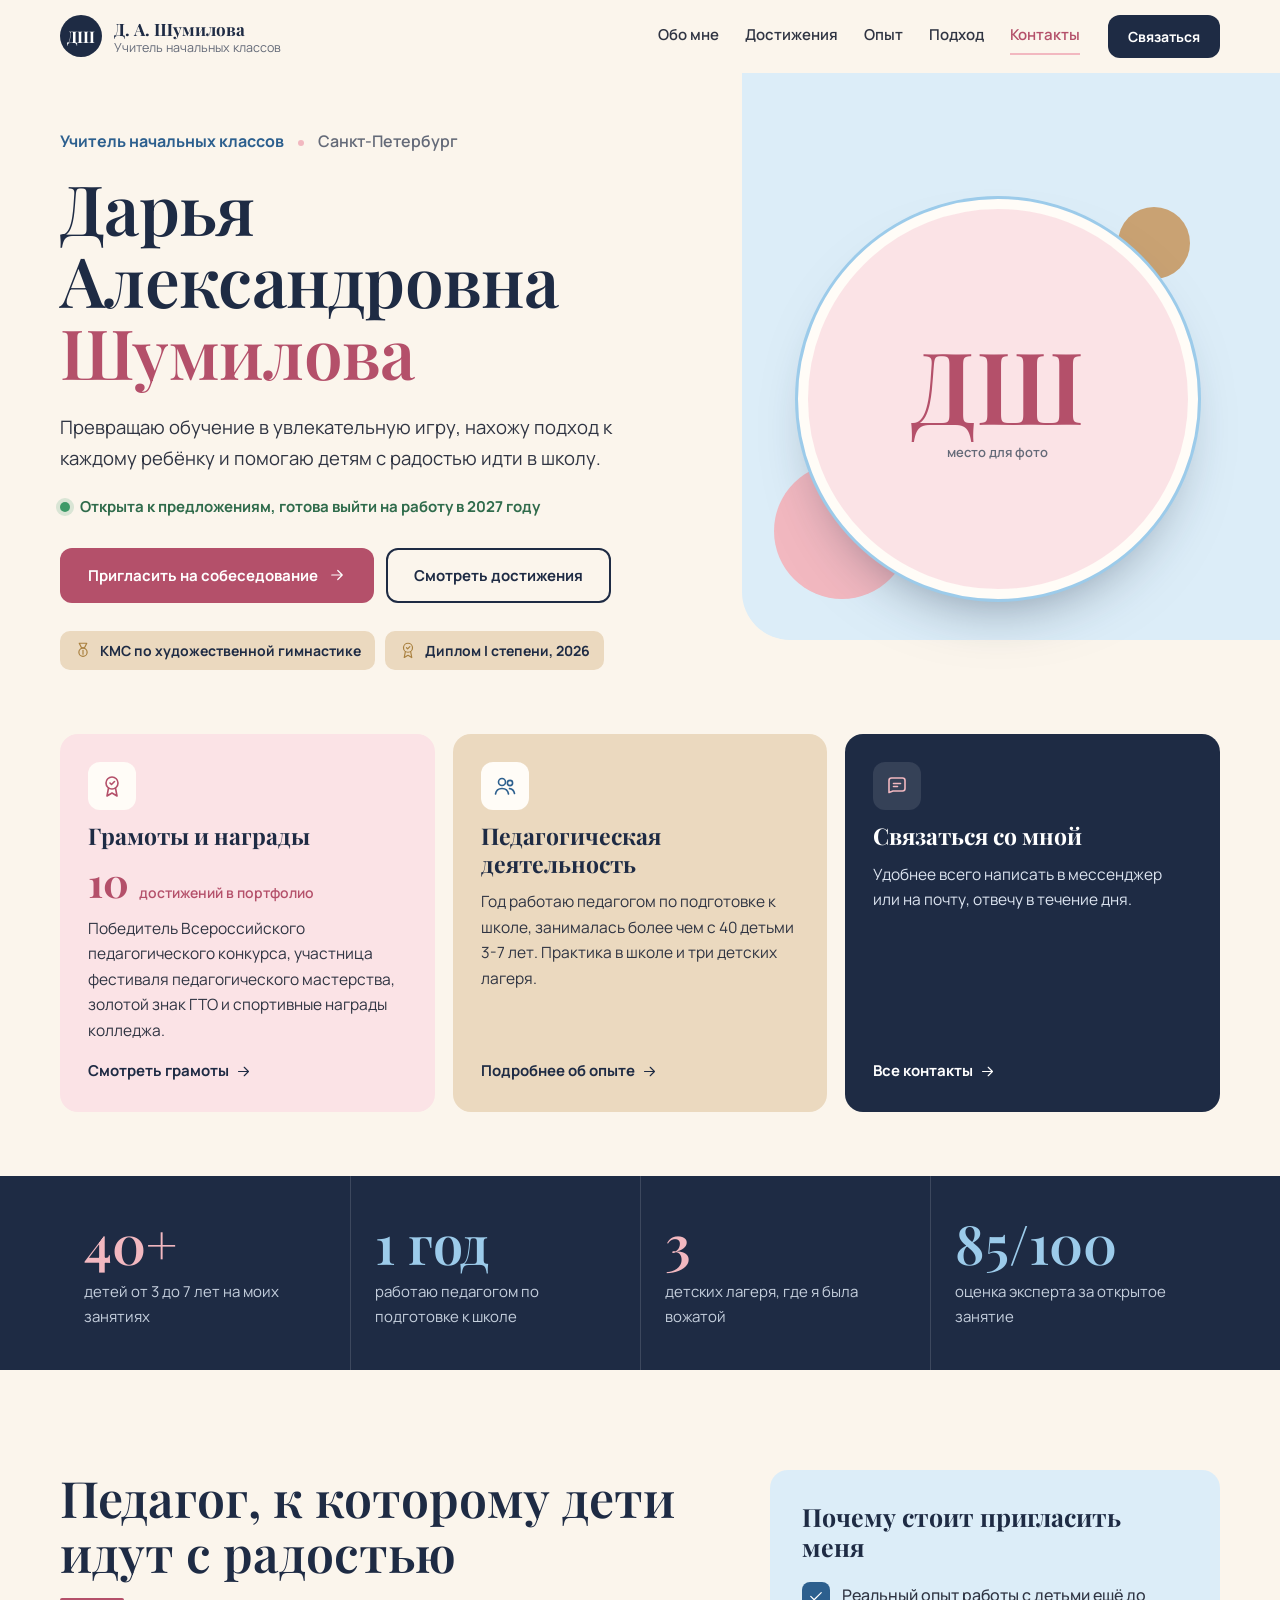
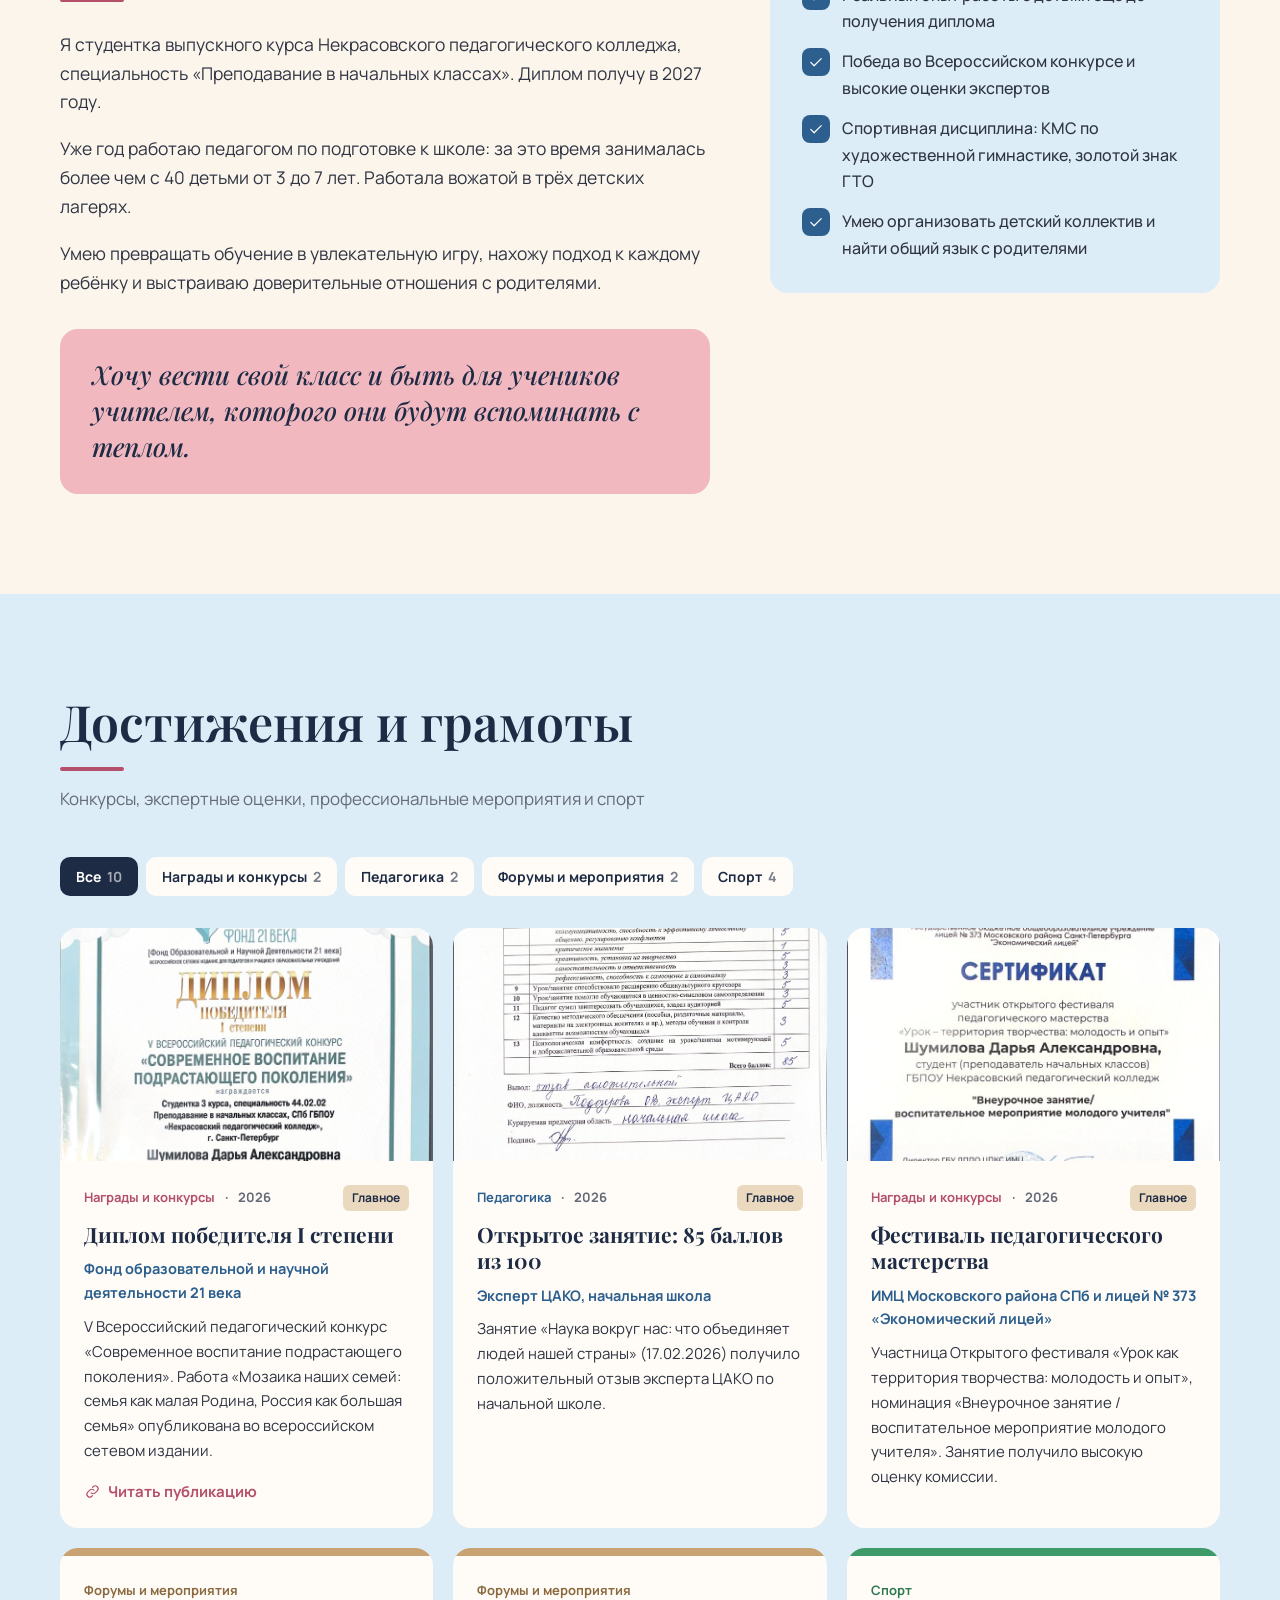
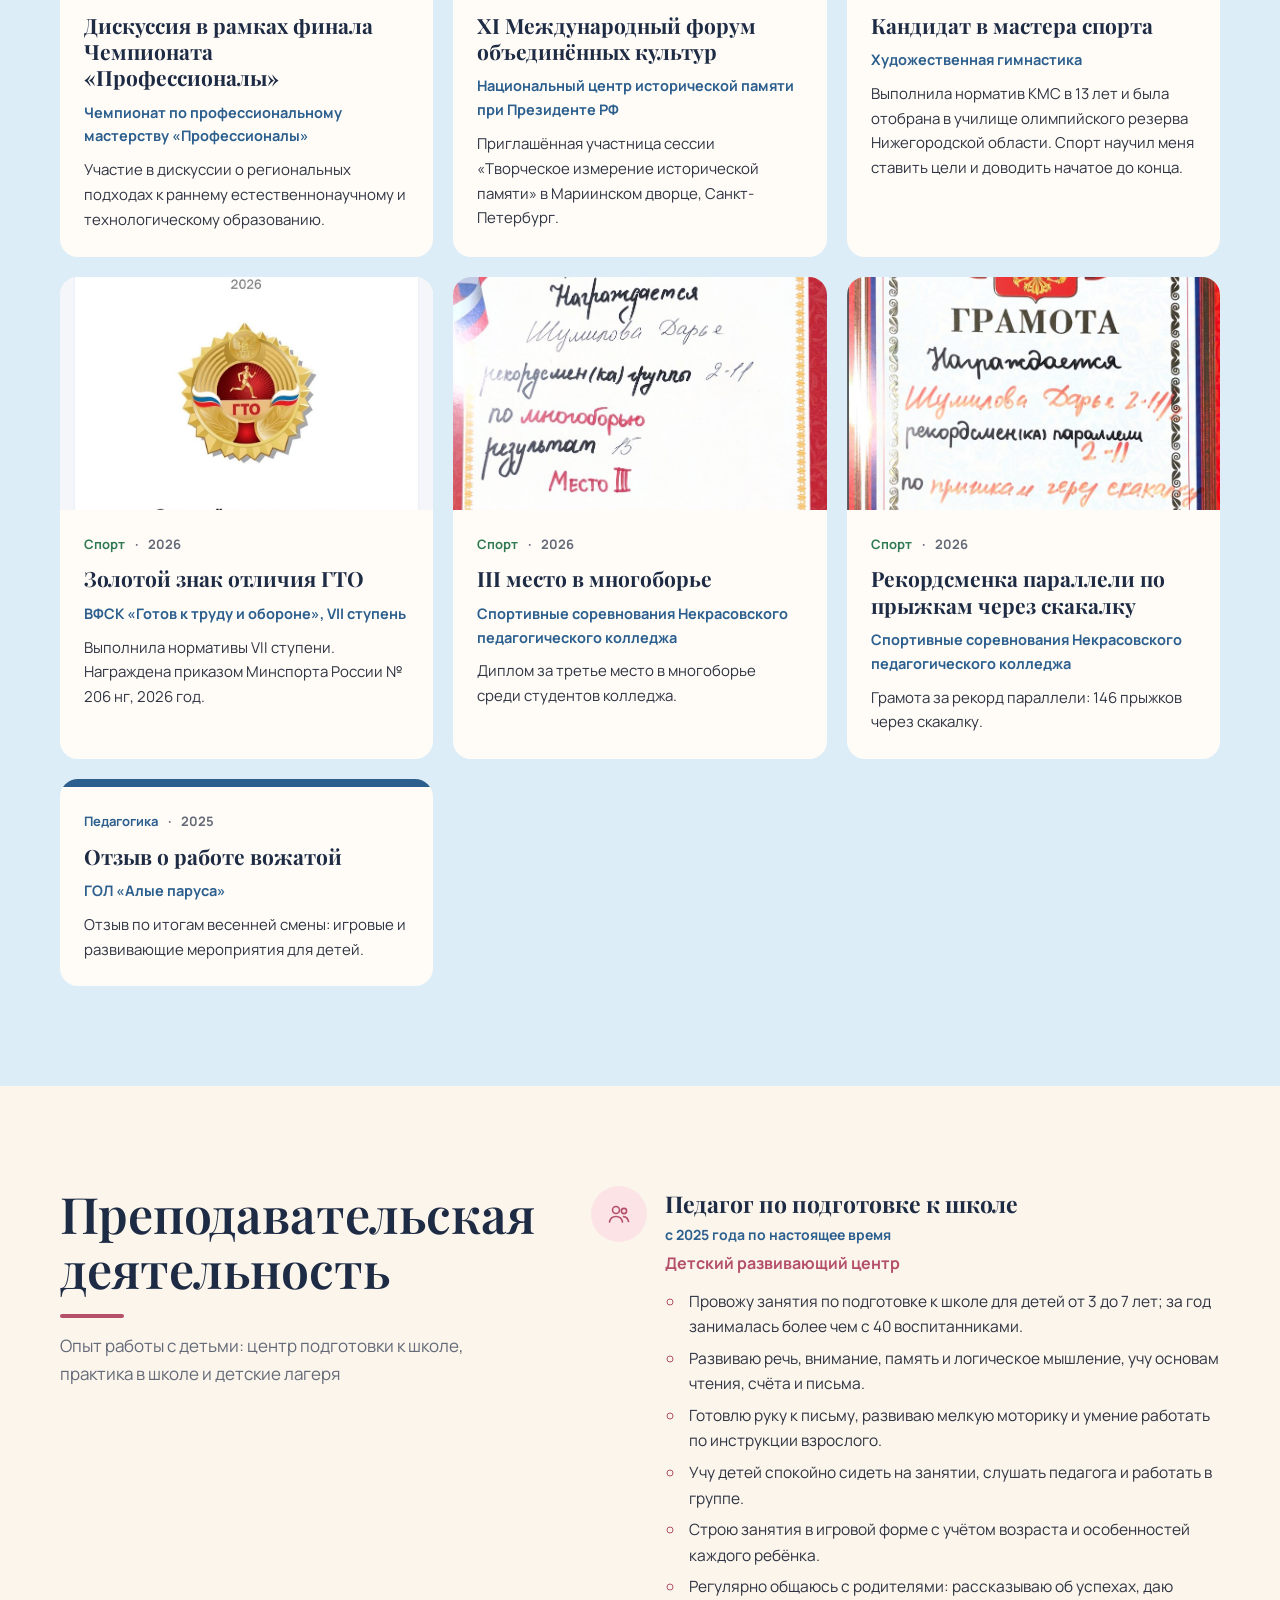
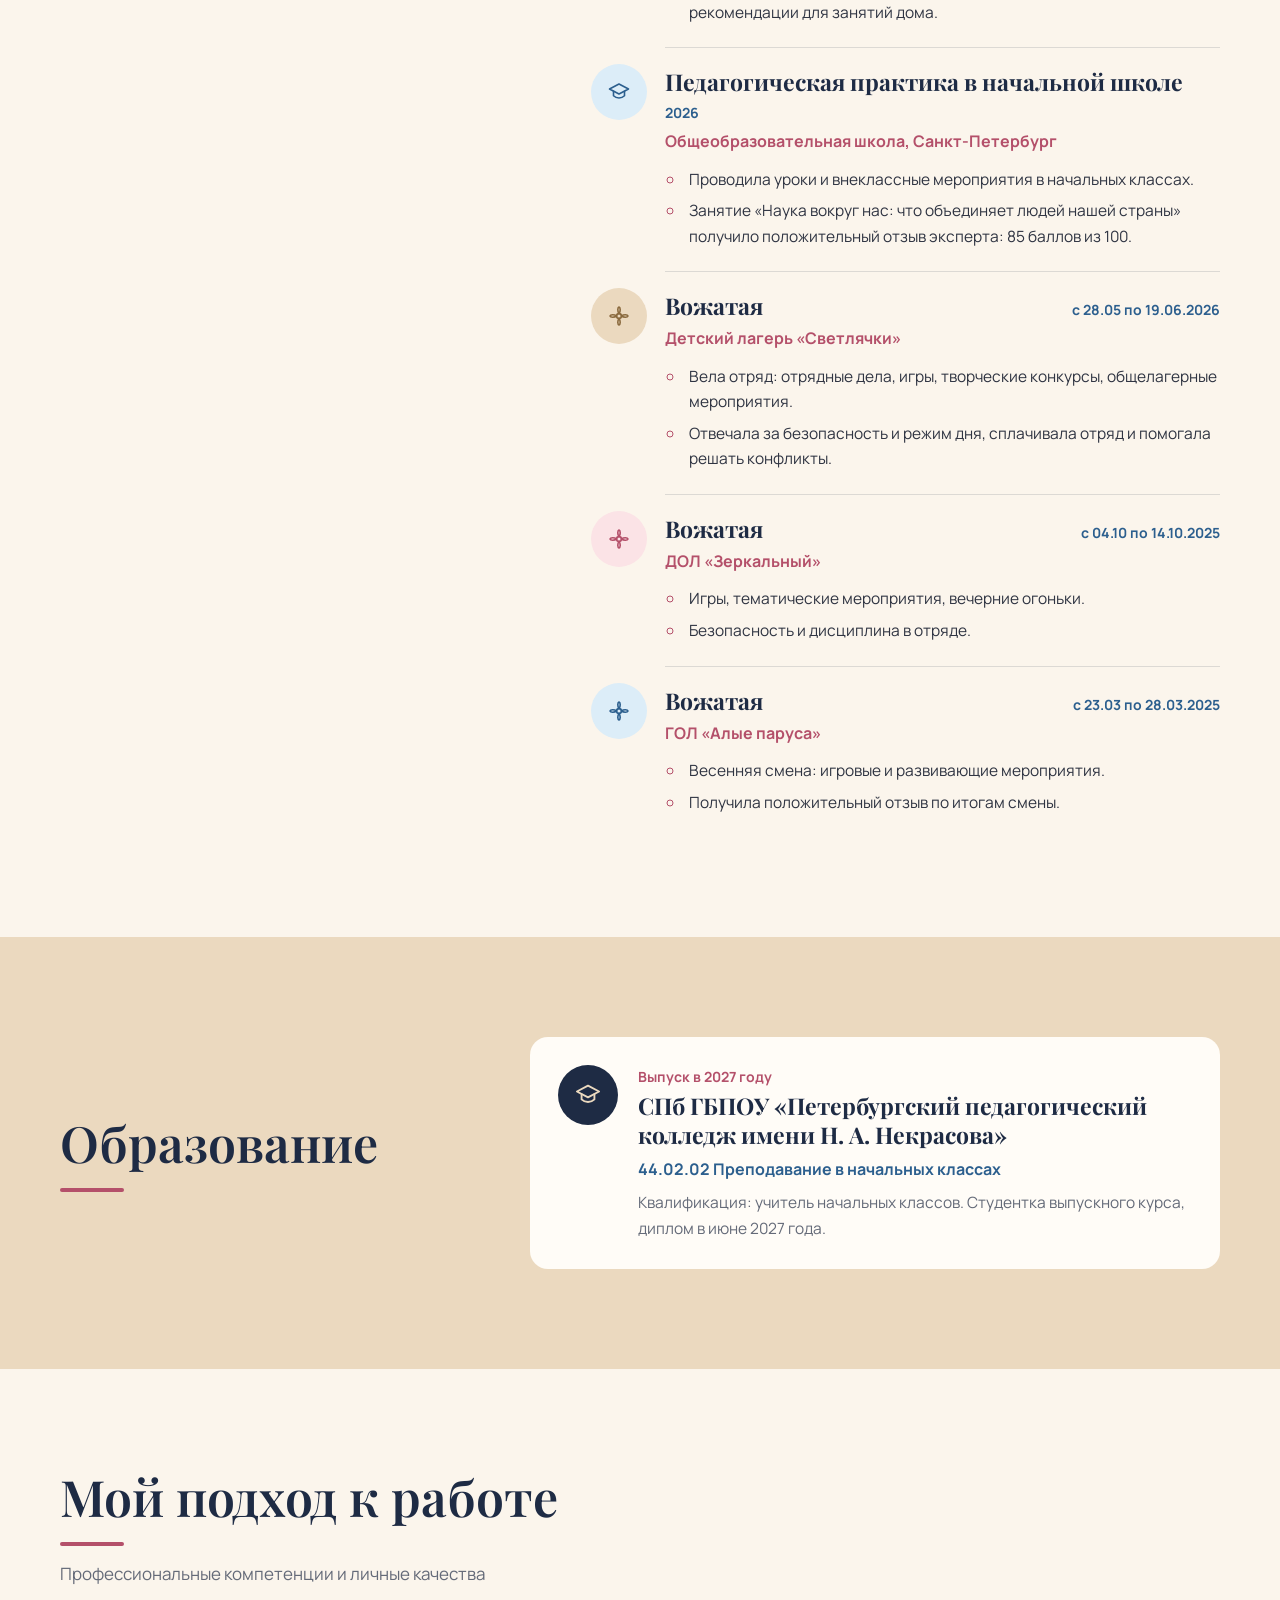
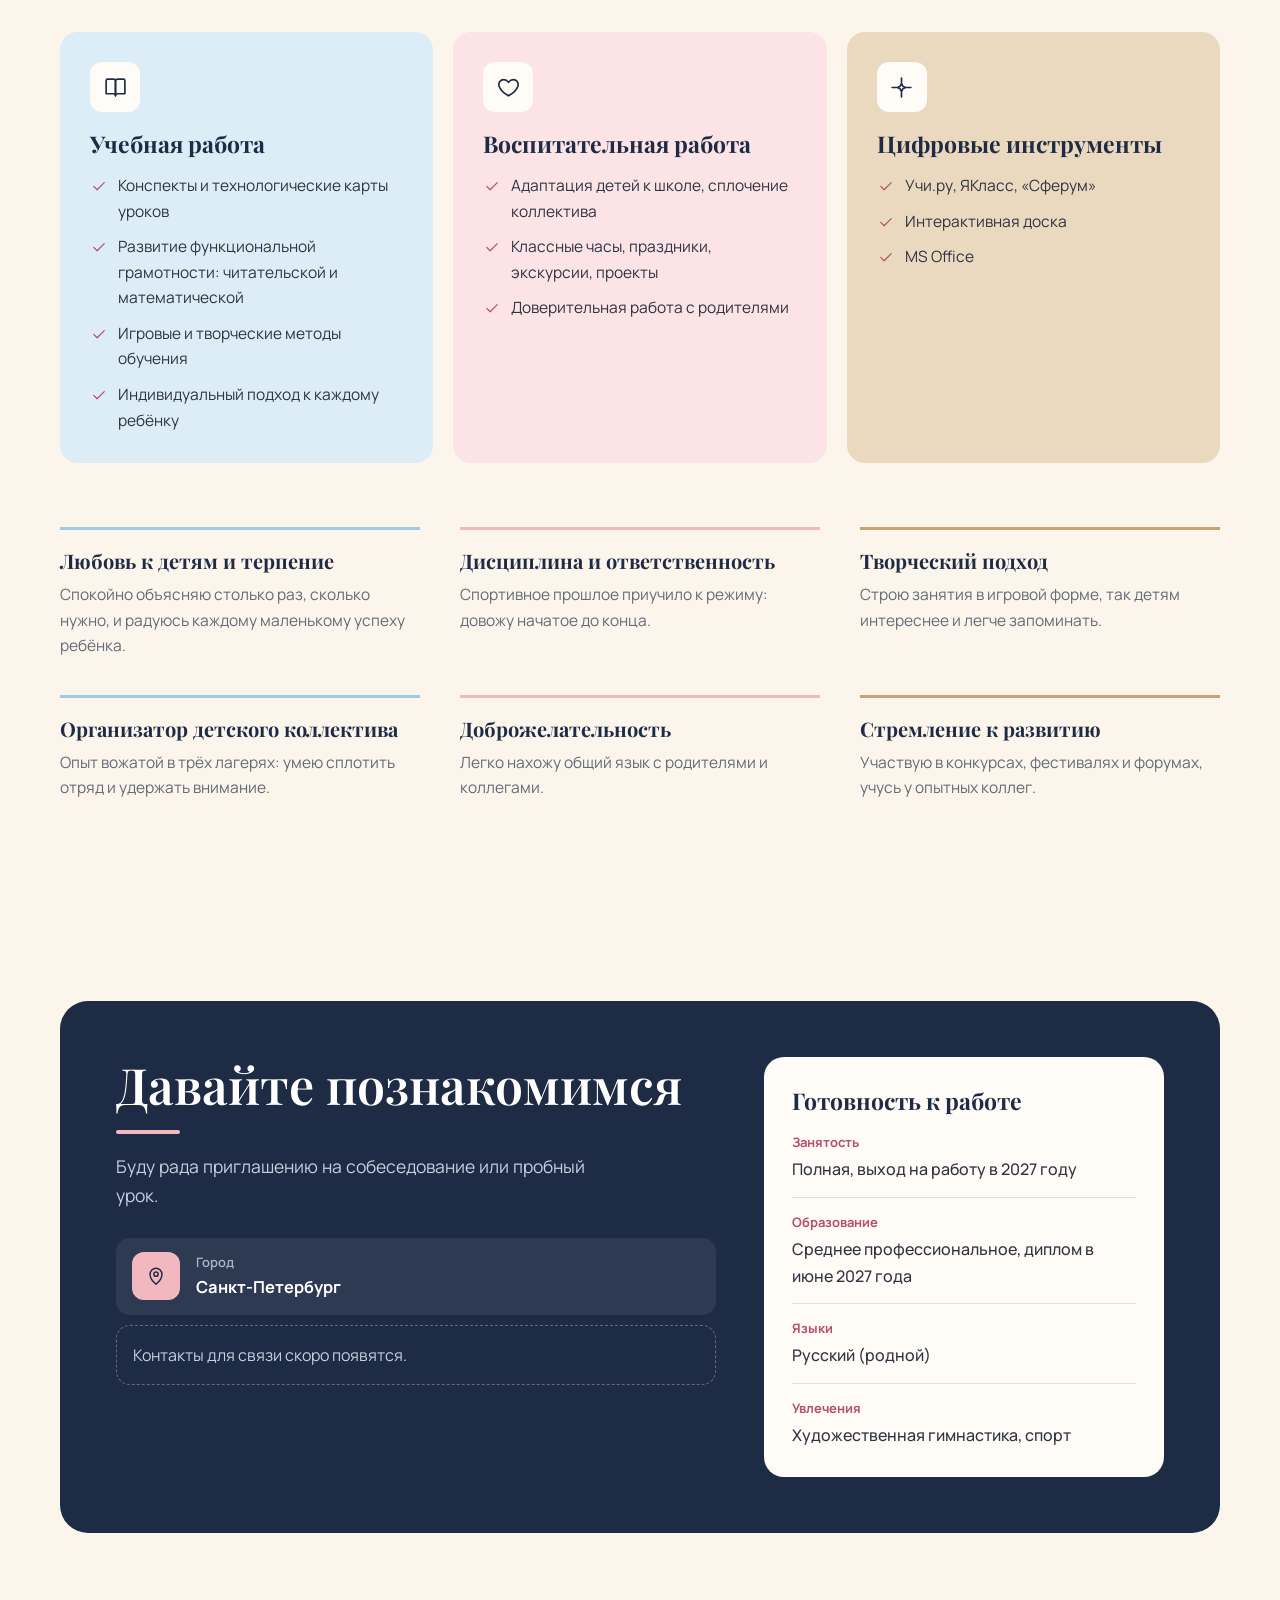
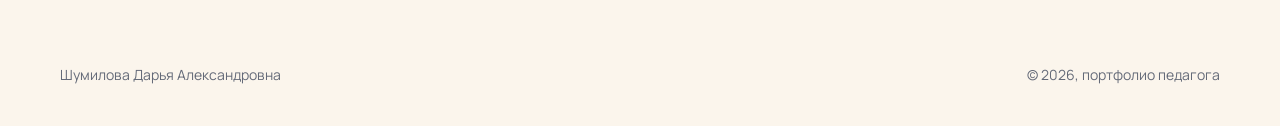
==== index.html @ b76ff143 "Сайт-портфолио Д. А. Шумиловой для GitHub Pages Лендинг, админ-панель на Supabase, кадрирование фото" ====
<!doctype html>
<html lang="ru">
<head>
  <meta charset="utf-8">
  <meta name="viewport" content="width=device-width, initial-scale=1">
  <title>Дарья Александровна Шумилова, учитель начальных классов</title>
  <meta name="description" content="Портфолио Дарьи Александровны Шумиловой, учителя начальных классов из Санкт-Петербурга: опыт работы с детьми, достижения, грамоты и контакты.">
  <meta property="og:type" content="profile">
  <meta property="og:title" content="Дарья Александровна Шумилова, учитель начальных классов">
  <meta property="og:description" content="Опыт работы с детьми, достижения, грамоты и контакты.">
  <meta name="theme-color" content="#1E2B44">
  <link rel="icon" href="assets/img/favicon.svg" type="image/svg+xml">
  <link rel="stylesheet" href="assets/css/fonts.css">
  <link rel="stylesheet" href="assets/css/style.css">
</head>
<body>
  <a class="skip" href="#main">Перейти к содержимому</a>

  <header class="nav" id="nav">
    <div class="container nav__inner">
      <a href="#top" class="brand" aria-label="На главную">
        <span class="brand__mark">ДШ</span>
        <span class="brand__text"><b id="brandName">Д. А. Шумилова</b><small data-bind="hero.role">Учитель начальных классов</small></span>
      </a>
      <nav class="nav__links" id="navLinks" aria-label="Разделы"></nav>
      <a href="#contacts" class="btn btn--small btn--ink nav__cta">Связаться</a>
      <button class="nav__burger" id="burger" aria-label="Открыть меню" aria-expanded="false"></button>
    </div>
  </header>

  <main id="main">
    <!-- Шапка -->
    <section class="hero" id="top">
      <div class="container hero__grid">
        <div class="hero__text reveal">
          <p class="hero__role"><span id="heroRole"></span><span class="hero__city" id="heroEyebrow"></span></p>
          <h1 class="hero__title" id="heroName"></h1>
          <p class="hero__lead" id="heroTagline"></p>
          <p class="status" id="heroStatus"><span class="status__dot"></span><span></span></p>
          <div class="hero__actions">
            <a href="#contacts" class="btn btn--primary" id="ctaPrimary"></a>
            <a href="#achievements" class="btn btn--outline" id="ctaSecondary"></a>
          </div>
          <ul class="hero__tags" id="heroBadges"></ul>
        </div>
        <div class="hero__visual reveal" style="--d:.1s">
          <div class="portrait-wrap">
            <span class="portrait-dot portrait-dot--pink" aria-hidden="true"></span>
            <span class="portrait-dot portrait-dot--sand" aria-hidden="true"></span>
            <div class="portrait" id="portrait"></div>
          </div>
        </div>
      </div>

      <div class="container">
        <div class="header-cards" id="headerCards"></div>
      </div>
    </section>

    <!-- Цифры -->
    <section class="stats-band" id="statsBand">
      <div class="container stats" id="stats"></div>
    </section>

    <!-- Обо мне -->
    <section class="section" id="about">
      <div class="container about">
        <div class="about__main reveal">
          <h2 class="section__title" id="aboutTitle"></h2>
          <div class="about__text" id="aboutText"></div>
          <blockquote class="quote" id="aboutQuote"></blockquote>
        </div>
        <aside class="why reveal" style="--d:.1s">
          <h3 id="whyTitle"></h3>
          <ul id="whyList"></ul>
        </aside>
      </div>
    </section>

    <!-- Достижения -->
    <section class="section section--sky" id="achievements">
      <div class="container">
        <div class="section__head reveal">
          <h2 class="section__title">Достижения и грамоты</h2>
          <p class="section__sub">Конкурсы, экспертные оценки, профессиональные мероприятия и спорт</p>
        </div>
        <div class="filters reveal" id="filters" role="tablist" aria-label="Фильтр достижений"></div>
        <div class="ach-grid" id="achGrid"></div>
      </div>
    </section>

    <!-- Опыт -->
    <section class="section" id="experience">
      <div class="container exp">
        <div class="section__head section__head--side reveal">
          <h2 class="section__title">Преподавательская деятельность</h2>
          <p class="section__sub">Опыт работы с детьми: центр подготовки к школе, практика в школе и детские лагеря</p>
        </div>
        <ol class="timeline" id="timeline"></ol>
      </div>
    </section>

    <!-- Образование -->
    <section class="section section--sand" id="education">
      <div class="container edu-wrap">
        <div class="section__head section__head--side reveal">
          <h2 class="section__title">Образование</h2>
        </div>
        <div class="edu" id="edu"></div>
      </div>
    </section>

    <!-- Подход -->
    <section class="section" id="approach">
      <div class="container">
        <div class="section__head reveal">
          <h2 class="section__title">Мой подход к работе</h2>
          <p class="section__sub">Профессиональные компетенции и личные качества</p>
        </div>
        <div class="comp-grid" id="compGrid"></div>
        <div class="qualities" id="qualities"></div>
      </div>
    </section>

    <!-- Галерея -->
    <section class="section section--pink" id="gallery" hidden>
      <div class="container">
        <div class="section__head reveal">
          <h2 class="section__title">Моменты с занятий</h2>
        </div>
        <div class="gallery" id="galleryGrid"></div>
      </div>
    </section>

    <!-- Контакты -->
    <section class="section contact" id="contacts">
      <div class="container contact__card reveal">
        <div class="contact__left">
          <h2 class="section__title">Давайте познакомимся</h2>
          <p class="contact__note" id="contactNote"></p>
          <div class="contact__list" id="contactList"></div>
        </div>
        <div class="contact__right">
          <h3>Готовность к работе</h3>
          <dl class="extra" id="extraList"></dl>
        </div>
      </div>
    </section>
  </main>

  <footer class="footer">
    <div class="container footer__inner">
      <span id="footerName">Шумилова Дарья Александровна</span>
      <span>© <span id="year"></span>, портфолио педагога</span>
    </div>
  </footer>

  <div class="lightbox" id="lightbox" hidden role="dialog" aria-modal="true" aria-label="Просмотр изображения">
    <button class="lightbox__close" id="lbClose" aria-label="Закрыть"></button>
    <figure><img id="lbImg" alt=""><figcaption id="lbCap"></figcaption></figure>
  </div>
  <div class="toast" id="toast" role="status" aria-live="polite"></div>

  <script src="config.js"></script>
  <script src="assets/js/common.js"></script>
  <script src="assets/js/site.js"></script>
</body>
</html>
---- assets/css/fonts.css ----
/* Шрифты лежат в проекте, чтобы сайт не зависел от Google Fonts */
/* Manrope 400 normal cyrillic */
@font-face {
  font-family: 'Manrope';
  font-style: normal;
  font-weight: 400;
  font-display: swap;
  src: url(../fonts/Manrope-normal-cyrillic-9f2868.woff2) format('woff2');
  unicode-range: U+0301, U+0400-045F, U+0490-0491, U+04B0-04B1, U+2116;
}
/* Manrope 400 normal latin */
@font-face {
  font-family: 'Manrope';
  font-style: normal;
  font-weight: 400;
  font-display: swap;
  src: url(../fonts/Manrope-normal-latin-66cfc0.woff2) format('woff2');
  unicode-range: U+0000-00FF, U+0131, U+0152-0153, U+02BB-02BC, U+02C6, U+02DA, U+02DC, U+0304, U+0308, U+0329, U+2000-206F, U+20AC, U+2122, U+2191, U+2193, U+2212, U+2215, U+FEFF, U+FFFD;
}
/* Manrope 500 normal cyrillic */
@font-face {
  font-family: 'Manrope';
  font-style: normal;
  font-weight: 500;
  font-display: swap;
  src: url(../fonts/Manrope-normal-cyrillic-9f2868.woff2) format('woff2');
  unicode-range: U+0301, U+0400-045F, U+0490-0491, U+04B0-04B1, U+2116;
}
/* Manrope 500 normal latin */
@font-face {
  font-family: 'Manrope';
  font-style: normal;
  font-weight: 500;
  font-display: swap;
  src: url(../fonts/Manrope-normal-latin-66cfc0.woff2) format('woff2');
  unicode-range: U+0000-00FF, U+0131, U+0152-0153, U+02BB-02BC, U+02C6, U+02DA, U+02DC, U+0304, U+0308, U+0329, U+2000-206F, U+20AC, U+2122, U+2191, U+2193, U+2212, U+2215, U+FEFF, U+FFFD;
}
/* Manrope 600 normal cyrillic */
@font-face {
  font-family: 'Manrope';
  font-style: normal;
  font-weight: 600;
  font-display: swap;
  src: url(../fonts/Manrope-normal-cyrillic-9f2868.woff2) format('woff2');
  unicode-range: U+0301, U+0400-045F, U+0490-0491, U+04B0-04B1, U+2116;
}
/* Manrope 600 normal latin */
@font-face {
  font-family: 'Manrope';
  font-style: normal;
  font-weight: 600;
  font-display: swap;
  src: url(../fonts/Manrope-normal-latin-66cfc0.woff2) format('woff2');
  unicode-range: U+0000-00FF, U+0131, U+0152-0153, U+02BB-02BC, U+02C6, U+02DA, U+02DC, U+0304, U+0308, U+0329, U+2000-206F, U+20AC, U+2122, U+2191, U+2193, U+2212, U+2215, U+FEFF, U+FFFD;
}
/* Manrope 700 normal cyrillic */
@font-face {
  font-family: 'Manrope';
  font-style: normal;
  font-weight: 700;
  font-display: swap;
  src: url(../fonts/Manrope-normal-cyrillic-9f2868.woff2) format('woff2');
  unicode-range: U+0301, U+0400-045F, U+0490-0491, U+04B0-04B1, U+2116;
}
/* Manrope 700 normal latin */
@font-face {
  font-family: 'Manrope';
  font-style: normal;
  font-weight: 700;
  font-display: swap;
  src: url(../fonts/Manrope-normal-latin-66cfc0.woff2) format('woff2');
  unicode-range: U+0000-00FF, U+0131, U+0152-0153, U+02BB-02BC, U+02C6, U+02DA, U+02DC, U+0304, U+0308, U+0329, U+2000-206F, U+20AC, U+2122, U+2191, U+2193, U+2212, U+2215, U+FEFF, U+FFFD;
}
/* Manrope 800 normal cyrillic */
@font-face {
  font-family: 'Manrope';
  font-style: normal;
  font-weight: 800;
  font-display: swap;
  src: url(../fonts/Manrope-normal-cyrillic-9f2868.woff2) format('woff2');
  unicode-range: U+0301, U+0400-045F, U+0490-0491, U+04B0-04B1, U+2116;
}
/* Manrope 800 normal latin */
@font-face {
  font-family: 'Manrope';
  font-style: normal;
  font-weight: 800;
  font-display: swap;
  src: url(../fonts/Manrope-normal-latin-66cfc0.woff2) format('woff2');
  unicode-range: U+0000-00FF, U+0131, U+0152-0153, U+02BB-02BC, U+02C6, U+02DA, U+02DC, U+0304, U+0308, U+0329, U+2000-206F, U+20AC, U+2122, U+2191, U+2193, U+2212, U+2215, U+FEFF, U+FFFD;
}
/* Playfair Display 500 italic cyrillic */
@font-face {
  font-family: 'Playfair Display';
  font-style: italic;
  font-weight: 500;
  font-display: swap;
  src: url(../fonts/PlayfairDisplay-italic-cyrillic-7ff9b8.woff2) format('woff2');
  unicode-range: U+0301, U+0400-045F, U+0490-0491, U+04B0-04B1, U+2116;
}
/* Playfair Display 500 italic latin */
@font-face {
  font-family: 'Playfair Display';
  font-style: italic;
  font-weight: 500;
  font-display: swap;
  src: url(../fonts/PlayfairDisplay-italic-latin-1a295b.woff2) format('woff2');
  unicode-range: U+0000-00FF, U+0131, U+0152-0153, U+02BB-02BC, U+02C6, U+02DA, U+02DC, U+0304, U+0308, U+0329, U+2000-206F, U+20AC, U+2122, U+2191, U+2193, U+2212, U+2215, U+FEFF, U+FFFD;
}
/* Playfair Display 500 normal cyrillic */
@font-face {
  font-family: 'Playfair Display';
  font-style: normal;
  font-weight: 500;
  font-display: swap;
  src: url(../fonts/PlayfairDisplay-normal-cyrillic-64b566.woff2) format('woff2');
  unicode-range: U+0301, U+0400-045F, U+0490-0491, U+04B0-04B1, U+2116;
}
/* Playfair Display 500 normal latin */
@font-face {
  font-family: 'Playfair Display';
  font-style: normal;
  font-weight: 500;
  font-display: swap;
  src: url(../fonts/PlayfairDisplay-normal-latin-48d1e9.woff2) format('woff2');
  unicode-range: U+0000-00FF, U+0131, U+0152-0153, U+02BB-02BC, U+02C6, U+02DA, U+02DC, U+0304, U+0308, U+0329, U+2000-206F, U+20AC, U+2122, U+2191, U+2193, U+2212, U+2215, U+FEFF, U+FFFD;
}
/* Playfair Display 600 normal cyrillic */
@font-face {
  font-family: 'Playfair Display';
  font-style: normal;
  font-weight: 600;
  font-display: swap;
  src: url(../fonts/PlayfairDisplay-normal-cyrillic-64b566.woff2) format('woff2');
  unicode-range: U+0301, U+0400-045F, U+0490-0491, U+04B0-04B1, U+2116;
}
/* Playfair Display 600 normal latin */
@font-face {
  font-family: 'Playfair Display';
  font-style: normal;
  font-weight: 600;
  font-display: swap;
  src: url(../fonts/PlayfairDisplay-normal-latin-48d1e9.woff2) format('woff2');
  unicode-range: U+0000-00FF, U+0131, U+0152-0153, U+02BB-02BC, U+02C6, U+02DA, U+02DC, U+0304, U+0308, U+0329, U+2000-206F, U+20AC, U+2122, U+2191, U+2193, U+2212, U+2215, U+FEFF, U+FFFD;
}
/* Playfair Display 700 normal cyrillic */
@font-face {
  font-family: 'Playfair Display';
  font-style: normal;
  font-weight: 700;
  font-display: swap;
  src: url(../fonts/PlayfairDisplay-normal-cyrillic-64b566.woff2) format('woff2');
  unicode-range: U+0301, U+0400-045F, U+0490-0491, U+04B0-04B1, U+2116;
}
/* Playfair Display 700 normal latin */
@font-face {
  font-family: 'Playfair Display';
  font-style: normal;
  font-weight: 700;
  font-display: swap;
  src: url(../fonts/PlayfairDisplay-normal-latin-48d1e9.woff2) format('woff2');
  unicode-range: U+0000-00FF, U+0131, U+0152-0153, U+02BB-02BC, U+02C6, U+02DA, U+02DC, U+0304, U+0308, U+0329, U+2000-206F, U+20AC, U+2122, U+2191, U+2193, U+2212, U+2215, U+FEFF, U+FFFD;
}
---- assets/css/style.css ----
/* Палитра: кремовый фон, небесно-голубой, пудрово-розовый, тёплый беж, тёмно-синий и золото */
:root {
  --cream: #FBF5EC;
  --paper: #FFFCF7;
  --sand: #EBD9BF;
  --sand-deep: #C9A273;
  --sky: #9CCBEA;
  --sky-soft: #DCEDF8;
  --blue: #2C5F8E;
  --pink: #F2B8C0;
  --pink-soft: #FBE3E6;
  --rose: #B4506A;
  --gold: #A9803F;
  --ink: #1E2B44;
  --text: #2F3442;
  --muted: #646a78;
  --line: rgba(30, 43, 68, .14);
  --radius: 18px;
  --serif: "Playfair Display", Georgia, "Times New Roman", serif;
  --sans: "Manrope", "Segoe UI", system-ui, -apple-system, Roboto, Arial, sans-serif;
}

*, *::before, *::after { box-sizing: border-box; }
html { scroll-behavior: smooth; scroll-padding-top: 80px; }
body { margin: 0; background: var(--cream); color: var(--text); font: 16px/1.65 var(--sans); -webkit-font-smoothing: antialiased; overflow-x: hidden; }
img { max-width: 100%; display: block; }
a { color: inherit; }
h1, h2, h3, h4 { color: var(--ink); margin: 0; }
.container { width: min(1160px, 100% - 40px); margin-inline: auto; }
.skip { position: absolute; left: -999px; top: 8px; background: var(--ink); color: #fff; padding: 8px 14px; border-radius: 10px; z-index: 100; }
.skip:focus { left: 12px; }
:focus-visible { outline: 2px solid var(--rose); outline-offset: 3px; border-radius: 6px; }

/* Кнопки */
.btn { display: inline-flex; align-items: center; gap: 10px; justify-content: center; padding: 15px 26px; border-radius: 12px; font: 700 15px var(--sans); text-decoration: none; border: 2px solid transparent; cursor: pointer; transition: background .2s, color .2s, border-color .2s, transform .2s; }
.btn svg { width: 18px; height: 18px; }
.btn:hover { transform: translateY(-1px); }
.btn--primary { background: var(--rose); color: #fff; }
.btn--primary:hover { background: #9c3f58; }
.btn--outline { border-color: var(--ink); color: var(--ink); background: transparent; }
.btn--outline:hover { background: var(--ink); color: #fff; }
.btn--ink { background: var(--ink); color: #fff; }
.btn--ink:hover { background: var(--blue); }
.btn--small { padding: 10px 18px; font-size: 14px; }

/* Навигация */
.nav { position: fixed; inset: 0 0 auto; z-index: 50; background: var(--cream); border-bottom: 1px solid transparent; transition: border-color .3s, box-shadow .3s; }
.nav.is-scrolled { border-color: var(--line); box-shadow: 0 6px 20px -16px rgba(30,43,68,.5); }
.nav__inner { display: flex; align-items: center; gap: 28px; height: 72px; }
.brand { display: flex; align-items: center; gap: 12px; text-decoration: none; margin-right: auto; }
.brand__mark { width: 42px; height: 42px; border-radius: 50%; display: grid; place-items: center; font: 700 16px var(--serif); color: #fff; background: var(--ink); }
.brand__text { display: flex; flex-direction: column; line-height: 1.2; }
.brand__text b { font: 700 17px var(--serif); color: var(--ink); }
.brand__text small { font-size: 12.5px; color: var(--muted); }
.nav__links { display: flex; gap: 26px; }
.nav__links a { text-decoration: none; font-size: 15px; font-weight: 600; color: var(--text); padding: 6px 0; border-bottom: 2px solid transparent; transition: border-color .2s, color .2s; }
.nav__links a:hover, .nav__links a.is-active { color: var(--rose); border-color: var(--pink); }
.nav__burger { display: none; width: 44px; height: 44px; border-radius: 12px; border: 1px solid var(--line); background: var(--paper); color: var(--ink); cursor: pointer; padding: 10px; }

/* Шапка */
.hero { padding: 128px 0 0; position: relative; }
.hero::before { content: ""; position: absolute; inset: 0 0 auto auto; width: 42%; height: 640px; background: var(--sky-soft); border-bottom-left-radius: 48px; z-index: -1; }
.hero__grid { display: grid; grid-template-columns: 1.2fr .8fr; gap: 48px; align-items: center; }
.hero__role { display: flex; flex-wrap: wrap; gap: 8px 14px; align-items: center; margin: 0 0 18px; font-weight: 700; font-size: 16px; color: var(--blue); }
.hero__city { font-weight: 600; color: var(--muted); }
.hero__city::before { content: ""; display: inline-block; width: 6px; height: 6px; border-radius: 50%; background: var(--pink); margin-right: 14px; vertical-align: middle; }
.hero__title { font-family: var(--serif); font-weight: 600; font-size: clamp(40px, 5.4vw, 70px); line-height: 1.04; letter-spacing: -.01em; }
.hero__title span { display: block; color: var(--rose); }
.hero__lead { font-size: 18.5px; max-width: 560px; margin: 24px 0 0; }
.status { display: inline-flex; align-items: center; gap: 10px; margin: 22px 0 0; font-size: 15px; font-weight: 700; color: #2F6B4B; }
.status__dot { width: 10px; height: 10px; border-radius: 50%; background: #3E9A68; box-shadow: 0 0 0 4px rgba(62,154,104,.18); }
.hero__actions { display: flex; flex-wrap: wrap; gap: 12px; margin-top: 28px; }
.hero__tags { list-style: none; padding: 0; margin: 28px 0 0; display: flex; flex-wrap: wrap; gap: 10px; }
.hero__tags li { display: inline-flex; align-items: center; gap: 8px; padding: 8px 14px; border-radius: 10px; background: var(--sand); color: var(--ink); font-weight: 700; font-size: 14px; }
.hero__tags li svg { width: 18px; height: 18px; color: var(--gold); }

.hero__visual { justify-self: center; width: min(400px, 100%); }
.portrait-wrap { position: relative; aspect-ratio: 1; }
.portrait { position: absolute; inset: 0; border-radius: 50%; overflow: hidden; background: var(--pink-soft); border: 10px solid var(--paper); box-shadow: 0 0 0 3px var(--sky), 0 30px 60px -30px rgba(30,43,68,.55); }
.portrait img { width: 100%; height: 100%; object-fit: cover; }
.portrait__placeholder { position: absolute; inset: 0; display: grid; place-items: center; text-align: center; color: var(--rose); }
.portrait__placeholder span { font: 600 100px/1 var(--serif); }
.portrait__placeholder small { display: block; font-size: 13px; color: var(--muted); margin-top: 8px; font-weight: 600; }
.portrait-dot { position: absolute; border-radius: 50%; }
.portrait-dot--pink { width: 34%; aspect-ratio: 1; background: var(--pink); left: -6%; bottom: 0; }
.portrait-dot--sand { width: 18%; aspect-ratio: 1; background: var(--sand-deep); right: 2%; top: 2%; }

/* Три блока в шапке */
.header-cards { display: grid; grid-template-columns: repeat(3, 1fr); gap: 18px; margin-top: 64px; }
.hcard { padding: 28px; border-radius: var(--radius); display: flex; flex-direction: column; gap: 12px; }
.hcard--awards { background: var(--pink-soft); }
.hcard--teaching { background: var(--sand); }
.hcard--contact { background: var(--ink); color: #DCE4F0; }
.hcard__icon { width: 48px; height: 48px; border-radius: 12px; display: grid; place-items: center; background: var(--paper); }
.hcard__icon svg { width: 24px; height: 24px; }
.hcard--awards .hcard__icon { color: var(--rose); }
.hcard--teaching .hcard__icon { color: var(--blue); }
.hcard--contact .hcard__icon { background: rgba(255,255,255,.1); color: var(--pink); }
.hcard h3 { font: 700 23px/1.2 var(--serif); }
.hcard--contact h3 { color: #fff; }
.hcard p { margin: 0; font-size: 15.5px; }
.hcard__count { display: flex; align-items: baseline; gap: 10px; font-size: 14px; font-weight: 600; color: var(--rose); }
.hcard__count b { font: 700 40px/1 var(--serif); }
.hcard__more { margin-top: auto; padding-top: 4px; display: inline-flex; align-items: center; gap: 6px; font-size: 15px; font-weight: 700; text-decoration: none; color: var(--ink); }
.hcard--contact .hcard__more { color: #fff; }
.hcard__more svg { width: 17px; height: 17px; transition: transform .2s; }
.hcard__more:hover svg { transform: translateX(4px); }
.hcard__contacts { display: flex; flex-wrap: wrap; gap: 8px; margin-top: auto; }
.chip-link { display: inline-flex; align-items: center; gap: 7px; padding: 9px 14px; border-radius: 10px; font-size: 14px; font-weight: 700; text-decoration: none; background: var(--pink); color: var(--ink); transition: background .2s; }
.chip-link svg { width: 17px; height: 17px; }
.chip-link:hover { background: #fff; }

/* Цифры */
.stats-band { margin-top: 64px; background: var(--ink); color: #fff; }
.stats { display: grid; grid-template-columns: repeat(4, 1fr); }
.stat { padding: 40px 24px; }
.stat + .stat { border-left: 1px solid rgba(255,255,255,.14); }
.stat__value { font: 600 clamp(36px, 4.4vw, 54px)/1 var(--serif); color: var(--pink); }
.stat:nth-child(2n) .stat__value { color: var(--sky); }
.stat__label { margin-top: 10px; font-size: 15px; color: #C5CFDD; max-width: 220px; }

/* Секции */
.section { padding: 100px 0; }
.section--sky { background: var(--sky-soft); }
.section--sand { background: var(--sand); }
.section--pink { background: var(--pink-soft); }
.section__head { max-width: 760px; margin: 0 0 44px; }
.section__title { font: 600 clamp(32px, 4vw, 50px)/1.1 var(--serif); }
.section__title::after { content: ""; display: block; width: 64px; height: 4px; border-radius: 2px; background: var(--rose); margin-top: 18px; }
.section__sub { color: var(--muted); margin: 14px 0 0; font-size: 17px; }

/* Обо мне */
.about { display: grid; grid-template-columns: 1.3fr .9fr; gap: 60px; align-items: start; }
.about__text p { margin: 18px 0 0; font-size: 17.5px; }
.about__text p:first-child { margin-top: 28px; }
.quote { margin: 32px 0 0; padding: 28px 32px; border-radius: var(--radius); background: var(--pink); font: italic 500 clamp(21px, 2.2vw, 26px)/1.4 var(--serif); color: var(--ink); }
.why { padding: 32px; border-radius: var(--radius); background: var(--sky-soft); position: sticky; top: 100px; }
.why h3 { font: 700 25px/1.2 var(--serif); margin-bottom: 20px; }
.why ul { list-style: none; margin: 0; padding: 0; display: grid; gap: 14px; }
.why li { display: grid; grid-template-columns: 28px 1fr; gap: 12px; font-size: 16px; font-weight: 500; }
.why li svg { width: 28px; height: 28px; padding: 5px; border-radius: 8px; background: var(--blue); color: #fff; }

/* Достижения */
.filters { display: flex; flex-wrap: wrap; gap: 8px; margin-bottom: 32px; }
.filter { padding: 10px 16px; border-radius: 10px; border: 0; background: var(--paper); color: var(--ink); font: 700 14px var(--sans); cursor: pointer; transition: background .2s, color .2s; }
.filter:hover { background: #fff; }
.filter.is-active { background: var(--ink); color: #fff; }
.filter span { opacity: .6; margin-left: 6px; }
.ach-grid { display: grid; grid-template-columns: repeat(3, 1fr); gap: 20px; }
.ach { display: flex; flex-direction: column; border-radius: var(--radius); background: var(--paper); overflow: hidden; transition: transform .25s, box-shadow .25s; }
.ach:hover { transform: translateY(-4px); box-shadow: 0 24px 40px -28px rgba(30,43,68,.6); }
.ach__top { position: relative; }
.ach__media { display: block; aspect-ratio: 16 / 10; overflow: hidden; cursor: zoom-in; border: 0; padding: 0; background: none; width: 100%; }
.ach__media img { width: 100%; height: 100%; object-fit: cover; }
.ach__art { height: 8px; }
.cat-award .ach__art { background: var(--rose); }
.cat-teaching .ach__art { background: var(--blue); }
.cat-event .ach__art { background: var(--sand-deep); }
.cat-sport .ach__art { background: #3E9A68; }
.ach__body { padding: 24px; display: flex; flex-direction: column; gap: 10px; flex: 1; }
.ach__meta { display: flex; align-items: center; gap: 10px; font-size: 13px; font-weight: 700; flex-wrap: wrap; }
.ach__cat { color: var(--rose); }
.cat-teaching .ach__cat { color: var(--blue); }
.cat-event .ach__cat { color: #8A6A3E; }
.cat-sport .ach__cat { color: #2F7A52; }
.ach__year { color: var(--muted); }
.ach__year::before { content: "·"; margin-right: 10px; }
.ach__star { margin-left: auto; padding: 3px 9px; border-radius: 6px; font-size: 12px; background: var(--sand); color: var(--ink); }
.ach h3 { font: 700 21px/1.25 var(--serif); }
.ach__org { font-size: 14.5px; color: var(--blue); font-weight: 700; margin: 0; }
.ach__desc { font-size: 15px; margin: 0; }
.ach__link { margin-top: auto; padding-top: 6px; display: inline-flex; align-items: center; gap: 7px; font-weight: 700; font-size: 15px; color: var(--rose); text-decoration: none; }
.ach__link svg { width: 17px; height: 17px; }
.ach__link:hover { text-decoration: underline; }
.empty { color: var(--muted); grid-column: 1 / -1; padding: 30px 0; }

/* Опыт */
.exp { display: grid; grid-template-columns: .75fr 1.25fr; gap: 56px; align-items: start; }
.section__head--side { position: sticky; top: 110px; margin: 0; }
.timeline { list-style: none; margin: 0; padding: 0; display: grid; gap: 16px; }
.tl { display: grid; grid-template-columns: 56px 1fr; gap: 18px; }
.tl__dot { width: 56px; height: 56px; border-radius: 50%; display: grid; place-items: center; background: var(--pink-soft); color: var(--rose); }
.tl:nth-child(3n+2) .tl__dot { background: var(--sky-soft); color: var(--blue); }
.tl:nth-child(3n+3) .tl__dot { background: var(--sand); color: #8A6A3E; }
.tl__dot svg { width: 24px; height: 24px; }
.tl__card { padding: 4px 0 22px; border-bottom: 1px solid var(--line); }
.tl:last-child .tl__card { border-bottom: 0; }
.tl__head { display: flex; flex-wrap: wrap; justify-content: space-between; gap: 4px 16px; align-items: baseline; }
.tl__card h3 { font: 700 23px/1.25 var(--serif); }
.tl__period { font-size: 14px; font-weight: 700; color: var(--blue); }
.tl__place { margin: 4px 0 0; color: var(--rose); font-weight: 700; }
.tl__card ul { margin: 12px 0 0; padding: 0 0 0 20px; display: grid; gap: 6px; }
.tl__card li { font-size: 15.5px; padding-left: 4px; }
.tl__card li::marker { color: var(--rose); }

/* Образование */
.edu-wrap { display: grid; grid-template-columns: .75fr 1.25fr; gap: 56px; align-items: center; }
.edu-wrap .section__head--side { position: static; }
.edu { display: grid; gap: 16px; }
.edu__item { display: grid; grid-template-columns: 60px 1fr; gap: 20px; padding: 28px; border-radius: var(--radius); background: var(--paper); }
.edu__icon { width: 60px; height: 60px; border-radius: 50%; display: grid; place-items: center; background: var(--ink); color: var(--sand); }
.edu__icon svg { width: 28px; height: 28px; }
.edu__period { font-size: 14px; font-weight: 700; color: var(--rose); }
.edu__item h3 { font: 700 23px/1.25 var(--serif); margin-top: 4px; }
.edu__spec { margin: 6px 0 0; font-weight: 700; color: var(--blue); }
.edu__note { margin: 8px 0 0; font-size: 15.5px; color: var(--muted); }

/* Подход */
.comp-grid { display: grid; grid-template-columns: repeat(3, 1fr); gap: 20px; }
.comp { padding: 30px; border-radius: var(--radius); }
.comp:nth-child(3n+1) { background: var(--sky-soft); }
.comp:nth-child(3n+2) { background: var(--pink-soft); }
.comp:nth-child(3n+3) { background: var(--sand); }
.comp__icon { width: 50px; height: 50px; border-radius: 12px; display: grid; place-items: center; margin-bottom: 18px; background: var(--paper); color: var(--ink); }
.comp__icon svg { width: 25px; height: 25px; }
.comp h3 { font: 700 23px/1.25 var(--serif); margin-bottom: 14px; }
.comp ul { list-style: none; margin: 0; padding: 0; display: grid; gap: 10px; }
.comp li { display: grid; grid-template-columns: 18px 1fr; gap: 10px; font-size: 15.5px; }
.comp li svg { width: 18px; height: 18px; color: var(--rose); margin-top: 4px; }
.qualities { display: grid; grid-template-columns: repeat(3, 1fr); gap: 36px 40px; margin-top: 64px; }
.quality { padding-top: 18px; border-top: 3px solid var(--sky); }
.quality:nth-child(3n+2) { border-color: var(--pink); }
.quality:nth-child(3n+3) { border-color: var(--sand-deep); }
.quality h4 { font: 700 20px/1.3 var(--serif); margin-bottom: 8px; }
.quality p { margin: 0; font-size: 15.5px; color: var(--muted); }

/* Галерея */
.gallery { columns: 3 260px; column-gap: 16px; }
.gallery__item { break-inside: avoid; margin: 0 0 16px; border-radius: 14px; overflow: hidden; position: relative; cursor: zoom-in; border: 0; padding: 0; display: block; width: 100%; background: none; }
.gallery__item img { width: 100%; transition: transform .5s; }
.gallery__item:hover img { transform: scale(1.03); }
.gallery__item span { position: absolute; left: 0; right: 0; bottom: 0; padding: 30px 16px 12px; color: #fff; font-size: 14px; text-align: left; background: linear-gradient(transparent, rgba(30,43,68,.75)); }

/* Контакты */
.contact__card { display: grid; grid-template-columns: 1.2fr .8fr; gap: 48px; padding: 56px; border-radius: 28px; background: var(--ink); color: #DCE4F0; }
.contact .section__title, .contact h3 { color: #fff; }
.contact .section__title::after { background: var(--pink); }
.contact__note { margin: 18px 0 28px; font-size: 17.5px; color: #C5CFDD; max-width: 480px; }
.contact__list { display: grid; gap: 10px; }
.ccard { display: grid; grid-template-columns: 48px 1fr auto; gap: 16px; align-items: center; padding: 14px 16px; border-radius: 14px; background: rgba(255,255,255,.07); color: #fff; transition: background .2s; }
.ccard:hover { background: rgba(255,255,255,.12); }
.ccard__icon { width: 48px; height: 48px; border-radius: 12px; display: grid; place-items: center; background: var(--pink); color: var(--ink); }
.ccard__icon svg { width: 22px; height: 22px; }
.ccard small { display: block; color: #A9B6C8; font-size: 13px; font-weight: 600; }
.ccard b { font-weight: 700; font-size: 16.5px; word-break: break-word; }
.ccard__copy { width: 40px; height: 40px; border-radius: 10px; border: 1px solid rgba(255,255,255,.25); background: transparent; color: #fff; cursor: pointer; padding: 9px; }
.ccard__copy:hover { background: rgba(255,255,255,.1); }
.contact__empty { margin: 0; padding: 16px; border-radius: 14px; border: 1px dashed rgba(255,255,255,.3); color: #C5CFDD; }
.contact__right { padding: 28px; border-radius: 20px; background: var(--paper); color: var(--text); align-self: start; }
.contact__right h3 { font: 700 23px var(--serif); color: var(--ink); margin-bottom: 16px; }
.extra { margin: 0; display: grid; gap: 14px; }
.extra div { padding-bottom: 14px; border-bottom: 1px solid var(--line); }
.extra div:last-child { border: 0; padding: 0; }
.extra dt { font-size: 13px; color: var(--rose); font-weight: 700; }
.extra dd { margin: 3px 0 0; font-weight: 500; }

.footer { padding: 30px 0 40px; font-size: 14px; color: var(--muted); }
.footer__inner { display: flex; justify-content: space-between; gap: 12px; flex-wrap: wrap; }

/* Lightbox, toast */
.lightbox { position: fixed; inset: 0; z-index: 90; background: rgba(20, 28, 44, .9); display: grid; place-items: center; padding: 30px; }
.lightbox[hidden] { display: none; }
.lightbox figure { margin: 0; max-width: min(1000px, 100%); }
.lightbox img { max-height: 80vh; margin: 0 auto; border-radius: 10px; }
.lightbox figcaption { color: #fff; text-align: center; margin-top: 14px; font-size: 15px; }
.lightbox__close { position: absolute; top: 20px; right: 20px; width: 46px; height: 46px; border-radius: 50%; border: 1px solid rgba(255,255,255,.3); background: transparent; color: #fff; cursor: pointer; padding: 11px; }
.toast { position: fixed; left: 50%; bottom: 26px; transform: translate(-50%, 30px); opacity: 0; background: var(--ink); color: #fff; padding: 12px 20px; border-radius: 12px; font-size: 14px; z-index: 95; transition: all .3s; pointer-events: none; }
.toast.is-on { opacity: 1; transform: translate(-50%, 0); }

/* Появление при прокрутке */
.reveal { opacity: 0; transform: translateY(18px); transition: opacity .6s ease, transform .6s ease; transition-delay: var(--d, 0s); }
.reveal.is-in { opacity: 1; transform: none; }
@media (prefers-reduced-motion: reduce) {
  html { scroll-behavior: auto; }
  .reveal { opacity: 1; transform: none; transition: none; }
}

/* Адаптив */
@media (max-width: 1080px) {
  .nav__links { gap: 18px; }
  .ach-grid { grid-template-columns: repeat(2, 1fr); }
}
@media (max-width: 920px) {
  .nav__links { position: fixed; inset: 72px 0 auto; flex-direction: column; gap: 0; padding: 8px 16px 16px; background: var(--cream); border-bottom: 1px solid var(--line); box-shadow: 0 20px 30px -20px rgba(30,43,68,.4); display: none; }
  .nav__links.is-open { display: flex; }
  .nav__links a { padding: 14px 4px; border-bottom: 1px solid var(--line); }
  .nav__burger { display: block; }
  .nav__cta { display: none; }
  .hero { padding-top: 100px; }
  .hero::before { width: 100%; height: calc(100px + min(160px, 37vw)); border-radius: 0; }
  .hero__grid { grid-template-columns: 1fr; gap: 40px; }
  .hero__visual { order: -1; width: min(300px, 74%); }
  .header-cards { grid-template-columns: 1fr; margin-top: 48px; }
  .stats { grid-template-columns: repeat(2, 1fr); }
  .stat:nth-child(3) { border-left: 0; }
  .stat:nth-child(n+3) { border-top: 1px solid rgba(255,255,255,.14); }
  .about, .exp, .edu-wrap { grid-template-columns: 1fr; gap: 32px; }
  .why, .section__head--side { position: static; }
  .comp-grid { grid-template-columns: 1fr; }
  .qualities { grid-template-columns: 1fr 1fr; }
  .contact__card { grid-template-columns: 1fr; padding: 40px 28px; gap: 30px; }
  .section { padding: 72px 0; }
}
@media (max-width: 620px) {
  .container { width: calc(100% - 32px); }
  .brand__text small { display: none; }
  .hero__lead { font-size: 17px; }
  .hero__actions .btn { width: 100%; }
  .ach-grid, .qualities { grid-template-columns: 1fr; }
  .tl { grid-template-columns: 44px 1fr; gap: 14px; }
  .tl__dot { width: 44px; height: 44px; }
  .tl__dot svg { width: 20px; height: 20px; }
  .edu__item { grid-template-columns: 1fr; padding: 24px; }
  .contact__card { padding: 32px 20px; border-radius: 22px; }
  .contact__right { padding: 22px; }
  .ccard { grid-template-columns: 42px 1fr auto; gap: 12px; padding: 12px; }
  .ccard__icon { width: 42px; height: 42px; }
  .stat { padding: 28px 16px; }
  .why { padding: 24px; }
  .quote { padding: 22px 24px; }
}

/* Блоки страницы */
[hidden], [data-off] { display: none !important; }
.section--ink { background: var(--ink); color: #DCE4F0; }
.section--ink .section__title, .section--ink h2, .section--ink h3 { color: #fff; }
.section--ink .section__sub { color: #B9C5D6; }
.section--ink .section__title::after { background: var(--pink); }
.cblock { display: grid; gap: 56px; align-items: center; }
.cblock--img { grid-template-columns: 1.1fr .9fr; }
.cblock--img.cblock--left .cblock__media { order: -1; }
.cblock .section__head { margin-bottom: 24px; }
.cblock__p { margin: 0 0 16px; font-size: 17.5px; max-width: 680px; }
.cblock__list { list-style: none; margin: 20px 0 0; padding: 0; display: grid; gap: 12px; }
.cblock__list li { display: grid; grid-template-columns: 26px 1fr; gap: 12px; font-size: 16px; }
.cblock__list svg { width: 26px; height: 26px; padding: 5px; border-radius: 8px; background: var(--rose); color: #fff; }
.cblock__btn { margin-top: 26px; }
.cblock__media { display: block; width: 100%; aspect-ratio: 4 / 3; border-radius: var(--radius); overflow: hidden; border: 0; padding: 0; cursor: zoom-in; background: var(--sand); }
.cblock__media img { width: 100%; height: 100%; }
@media (max-width: 920px) { .cblock--img { grid-template-columns: 1fr; gap: 32px; } .cblock--img.cblock--left .cblock__media { order: 0; } }
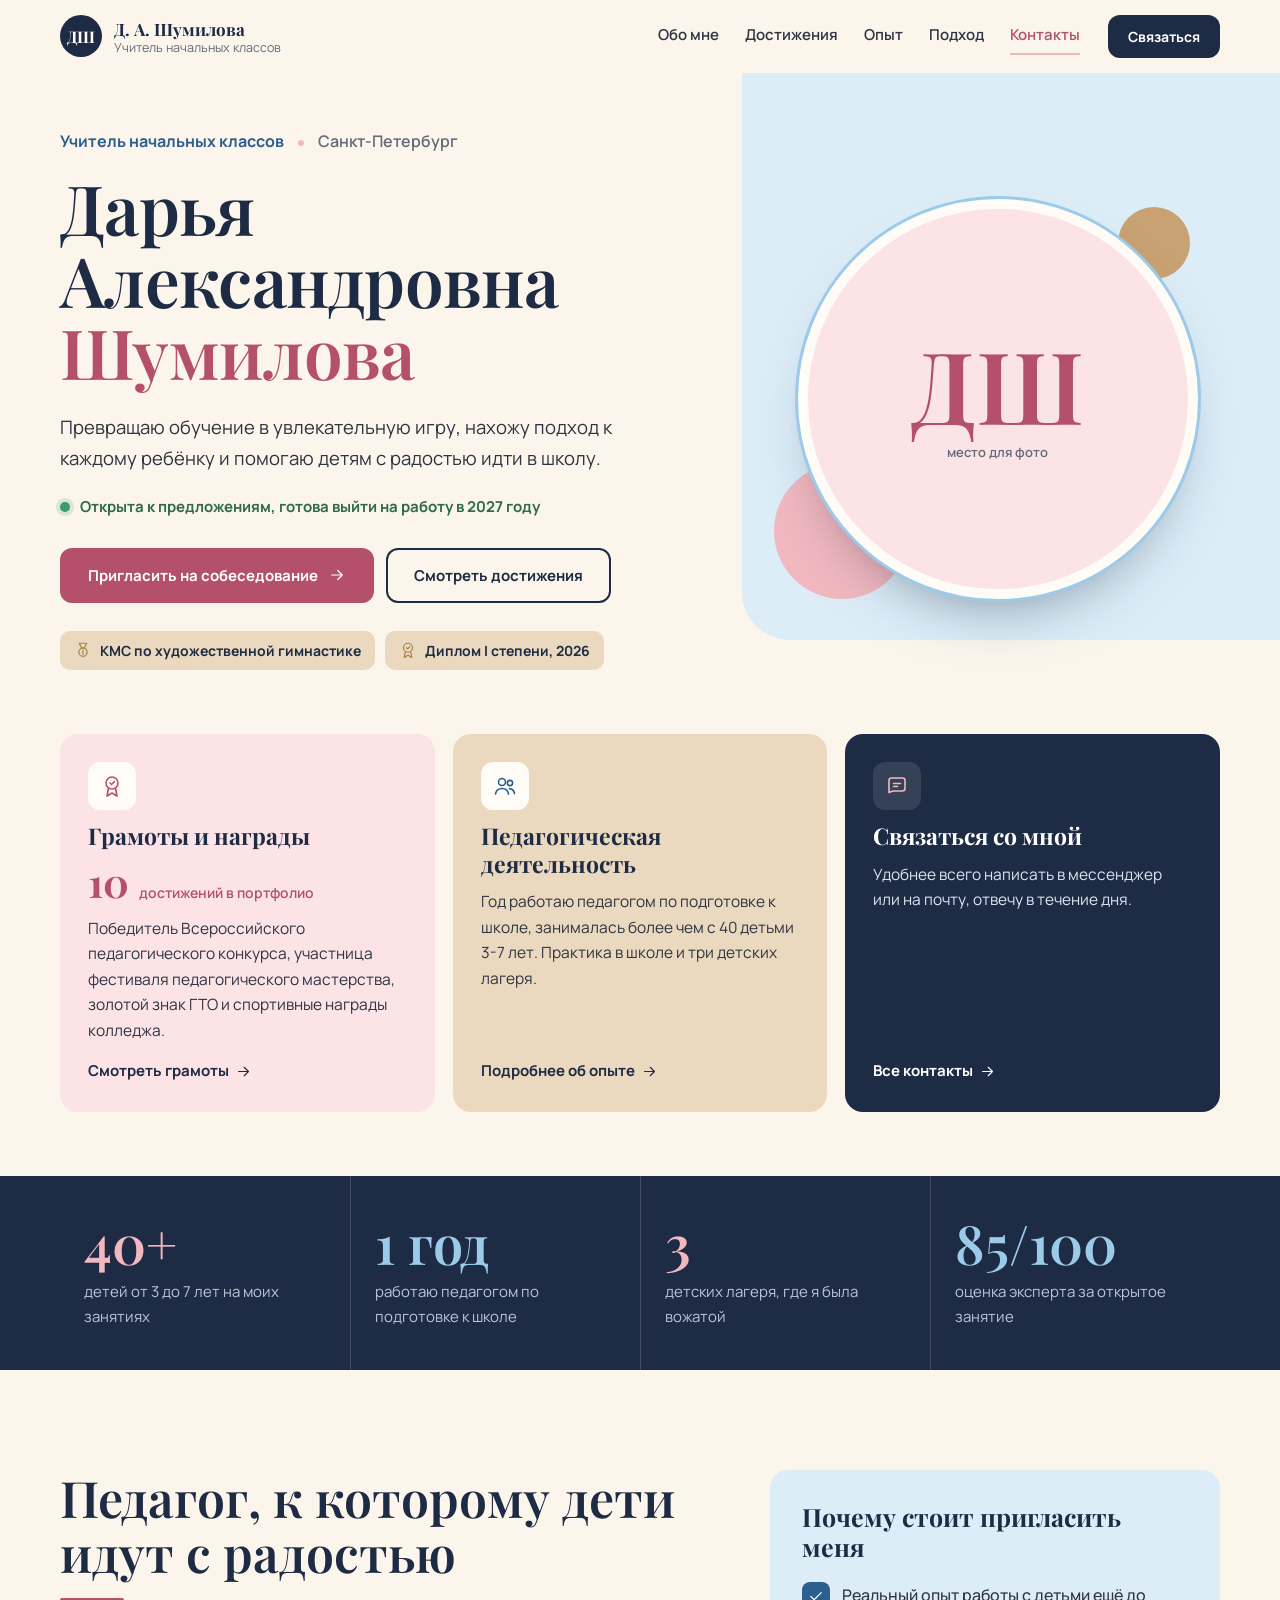
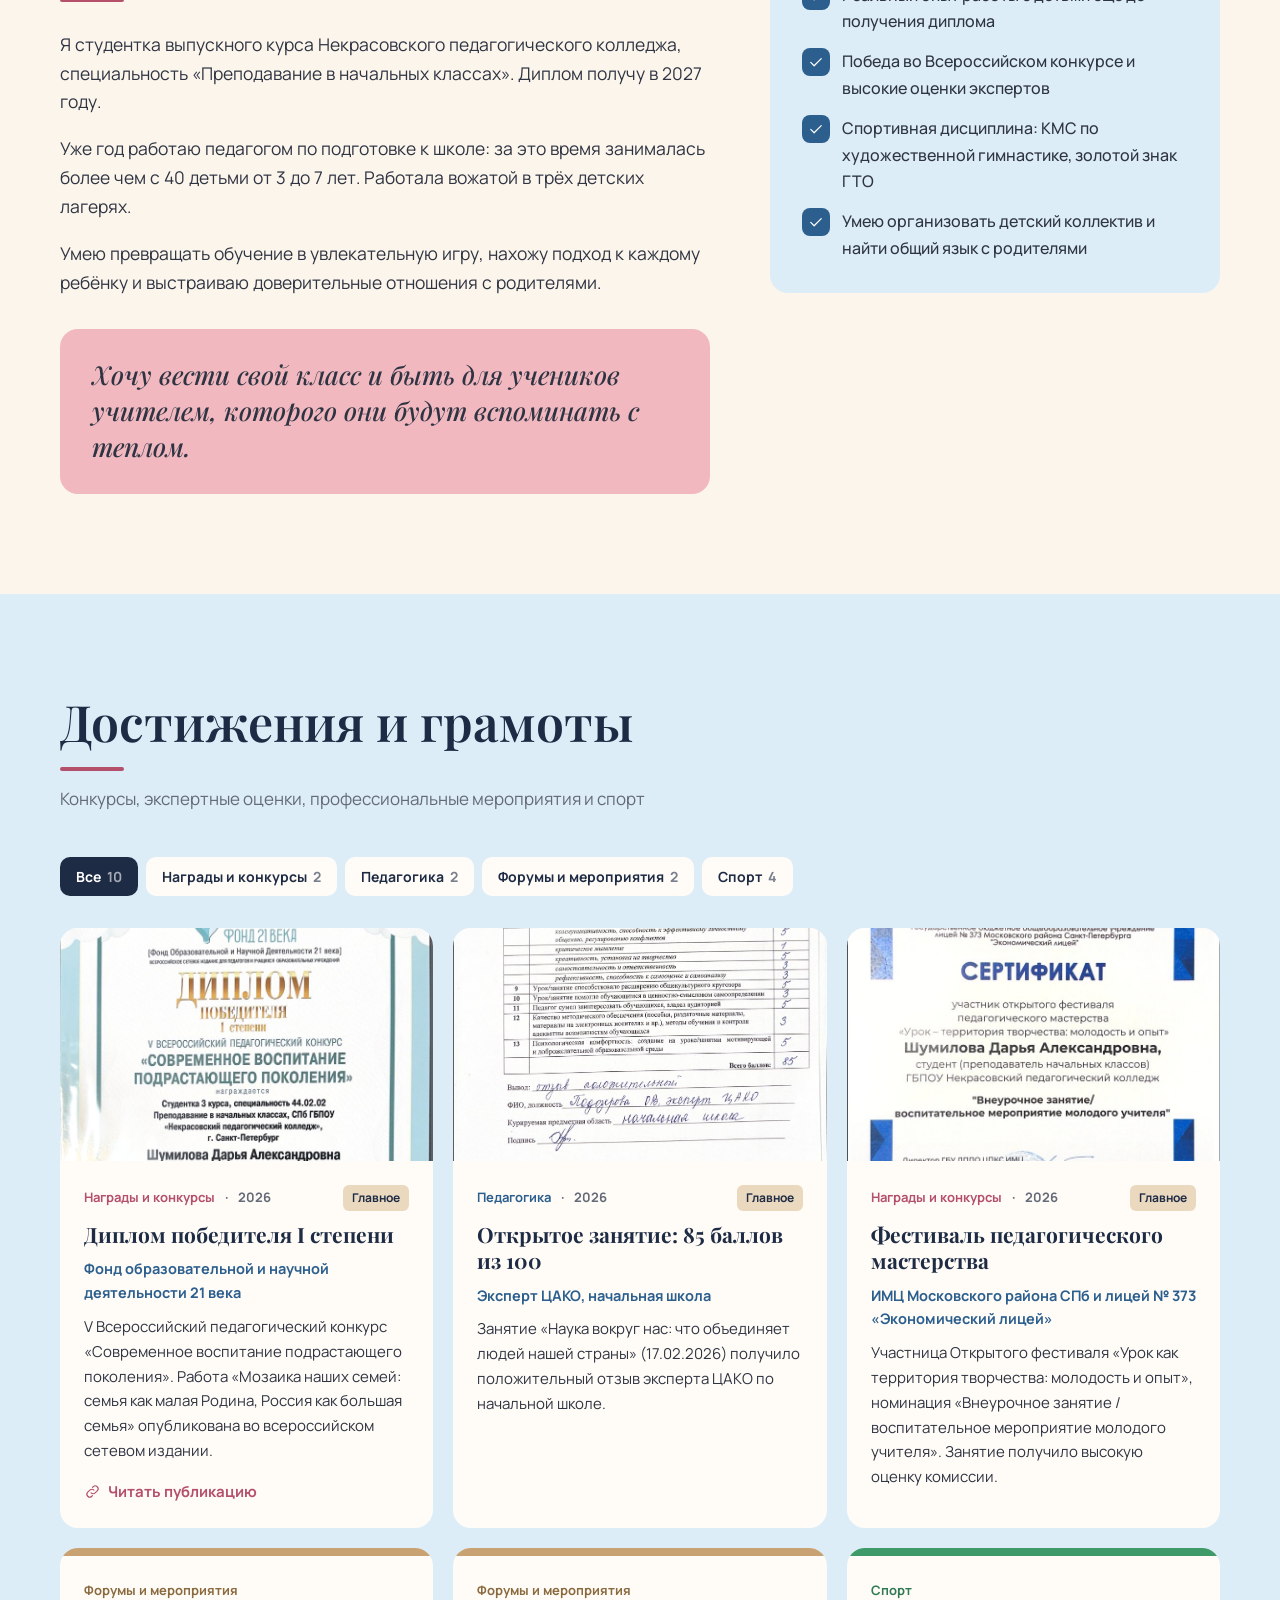
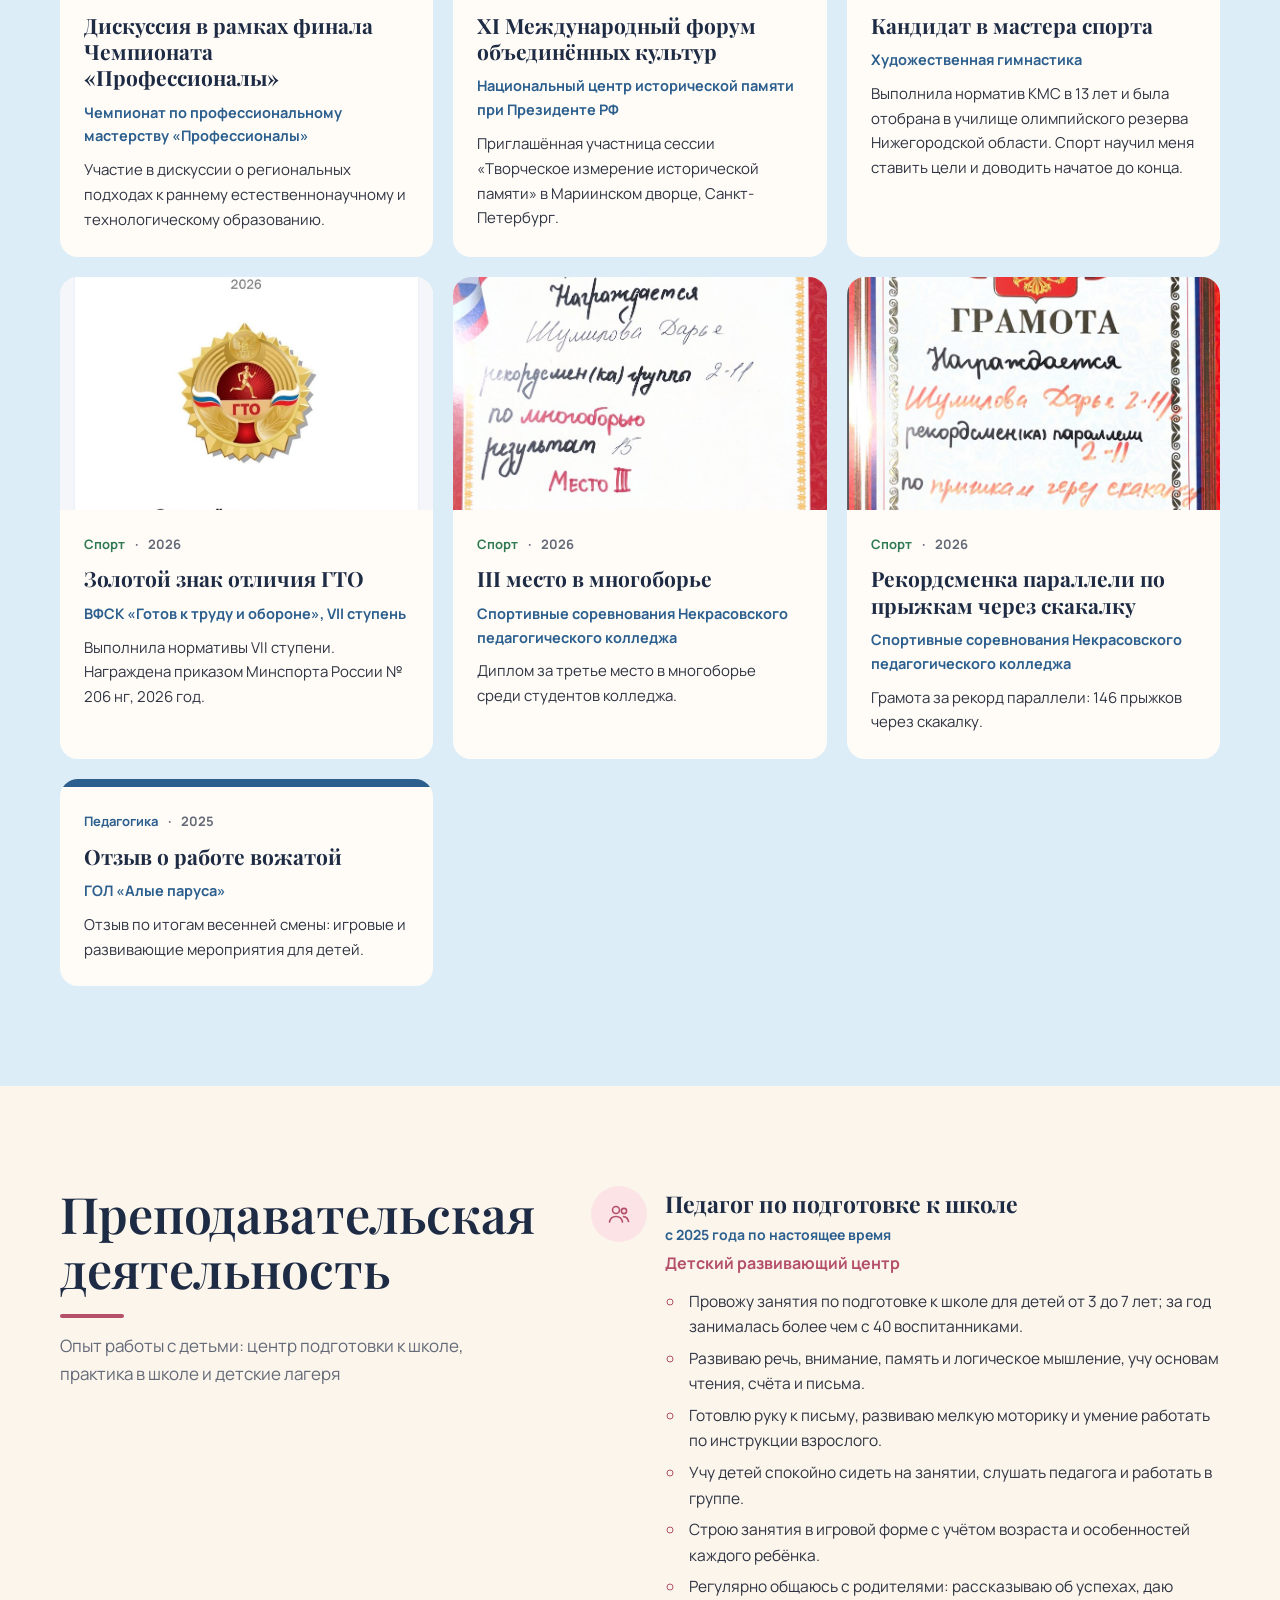
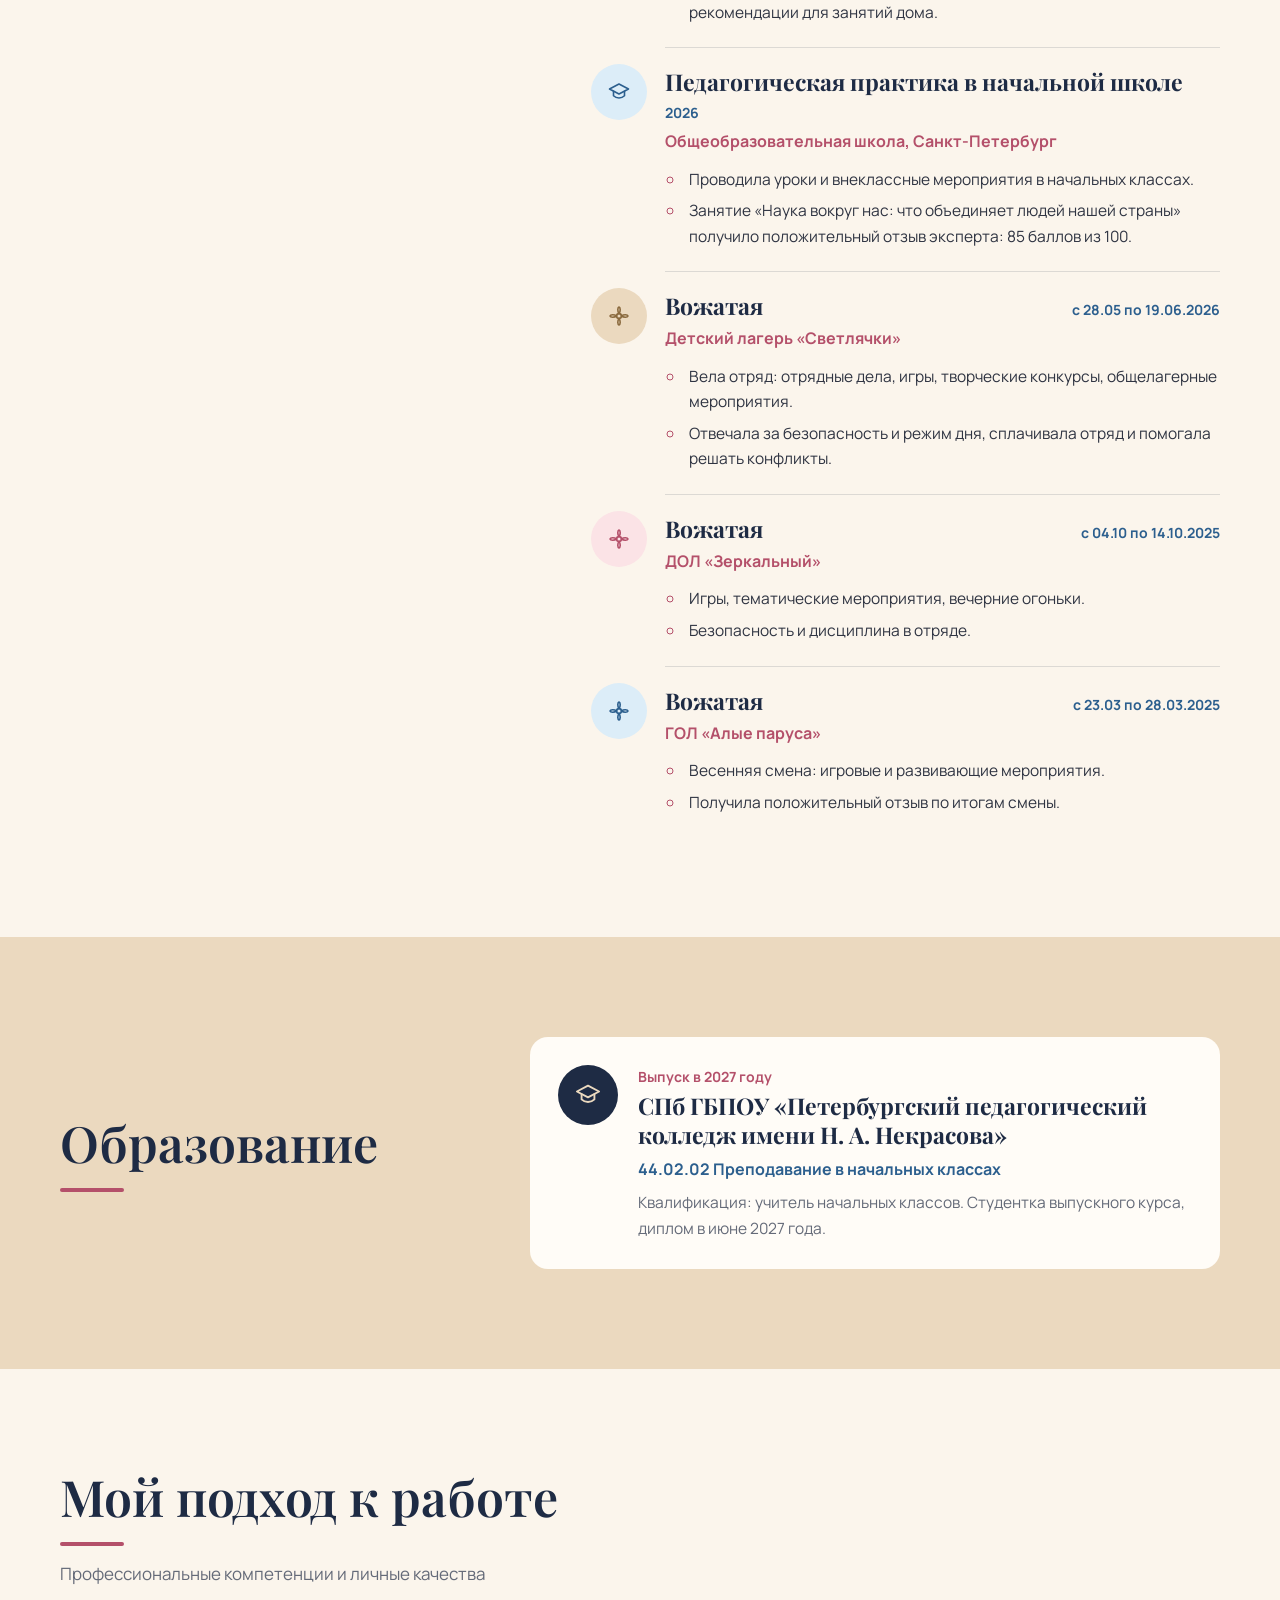
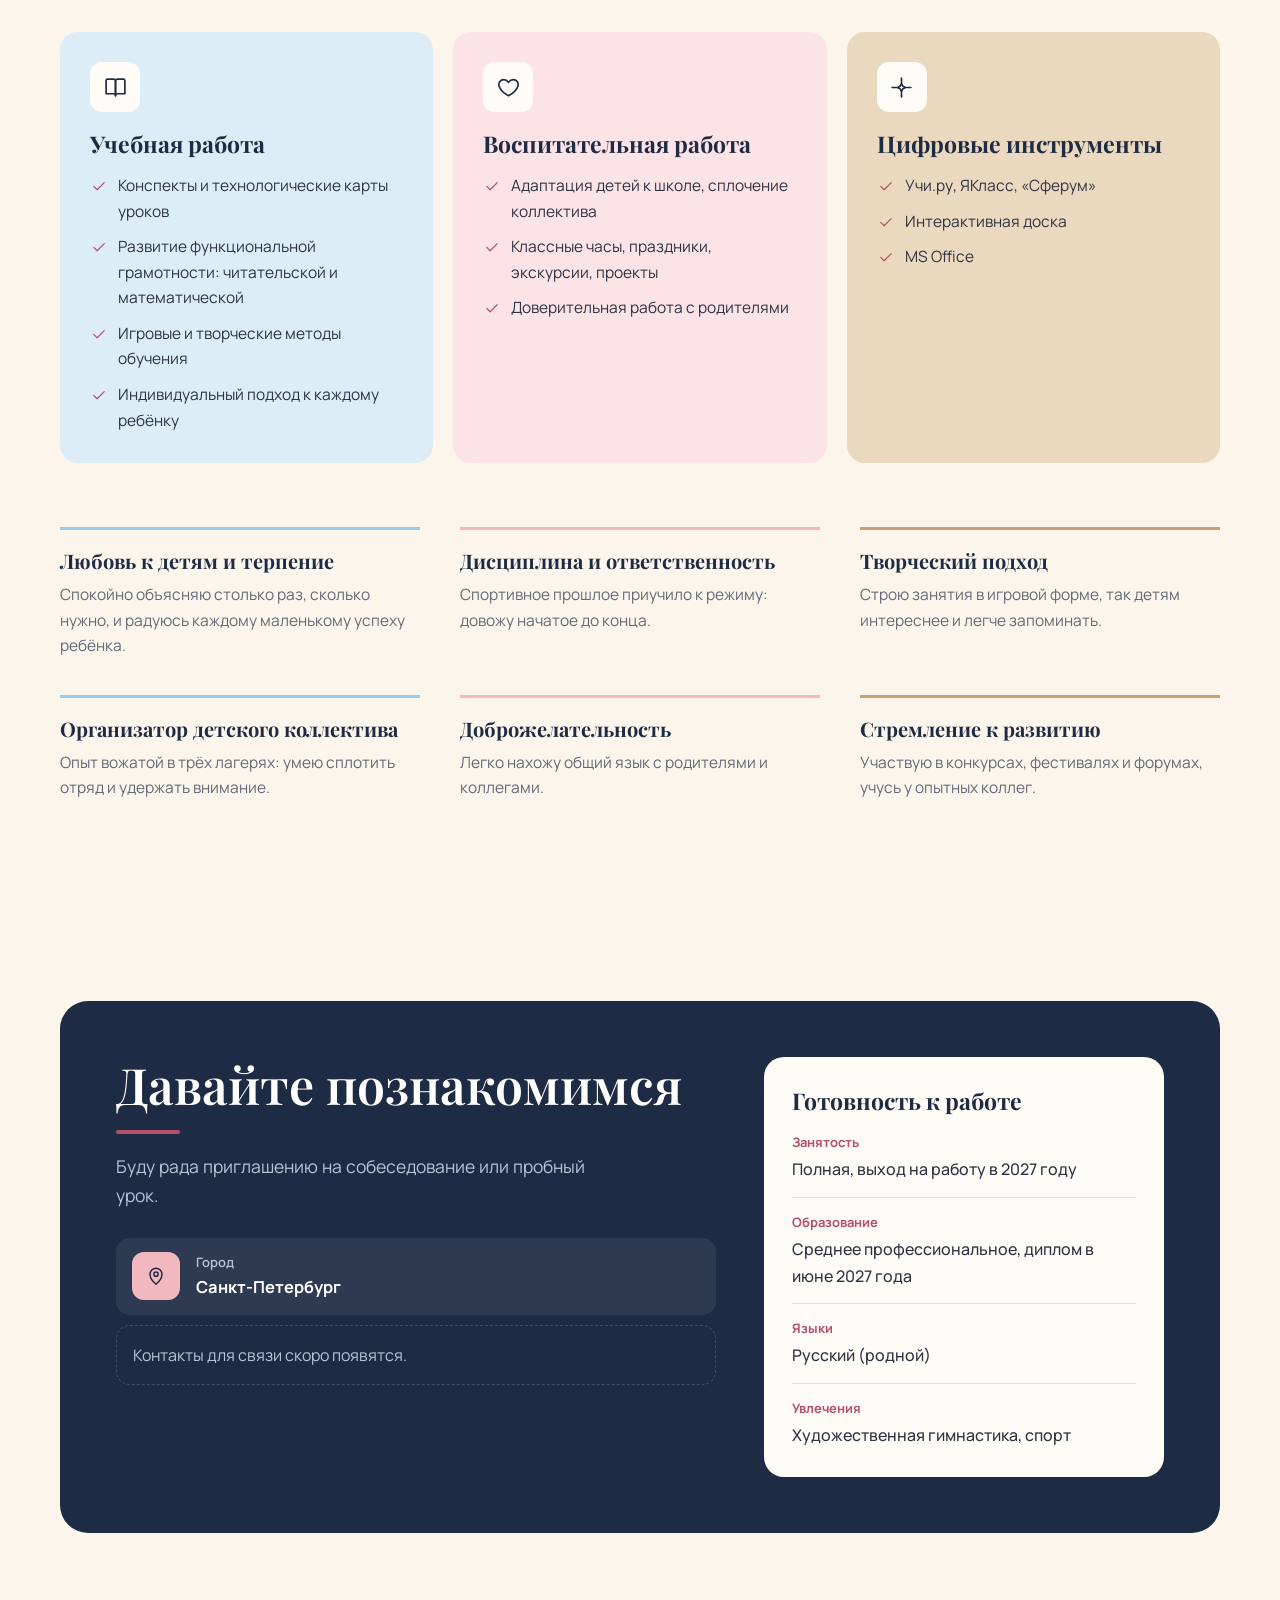
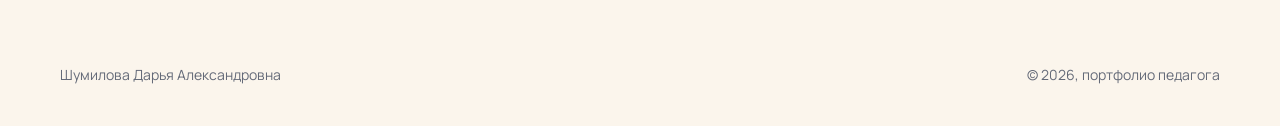
==== commit 2977e189: "Выбор цвета для каждого блока Цвет фона у всех блоков страницы, у цитаты и карточки справа в «Обо мн" ====
--- a/index.html
+++ b/index.html
@@ -58,7 +58,7 @@
     </section>
 
     <!-- Цифры -->
-    <section class="stats-band" id="statsBand">
+    <section class="stats-band" id="statsBand" data-tone="ink">
       <div class="container stats" id="stats"></div>
     </section>
 
@@ -68,9 +68,9 @@
         <div class="about__main reveal">
           <h2 class="section__title" id="aboutTitle"></h2>
           <div class="about__text" id="aboutText"></div>
-          <blockquote class="quote" id="aboutQuote"></blockquote>
+          <blockquote class="quote" id="aboutQuote" data-tone="rose"></blockquote>
         </div>
-        <aside class="why reveal" style="--d:.1s">
+        <aside class="why reveal" style="--d:.1s" data-tone="sky">
           <h3 id="whyTitle"></h3>
           <ul id="whyList"></ul>
         </aside>
@@ -78,7 +78,7 @@
     </section>
 
     <!-- Достижения -->
-    <section class="section section--sky" id="achievements">
+    <section class="section" id="achievements" data-tone="sky">
       <div class="container">
         <div class="section__head reveal">
           <h2 class="section__title">Достижения и грамоты</h2>
@@ -101,7 +101,7 @@
     </section>
 
     <!-- Образование -->
-    <section class="section section--sand" id="education">
+    <section class="section" id="education" data-tone="sand">
       <div class="container edu-wrap">
         <div class="section__head section__head--side reveal">
           <h2 class="section__title">Образование</h2>
@@ -123,7 +123,7 @@
     </section>
 
     <!-- Галерея -->
-    <section class="section section--pink" id="gallery" hidden>
+    <section class="section" id="gallery" data-tone="pink" hidden>
       <div class="container">
         <div class="section__head reveal">
           <h2 class="section__title">Моменты с занятий</h2>
@@ -134,13 +134,13 @@
 
     <!-- Контакты -->
     <section class="section contact" id="contacts">
-      <div class="container contact__card reveal">
+      <div class="container contact__card reveal" id="contactCard" data-tone="ink">
         <div class="contact__left">
           <h2 class="section__title">Давайте познакомимся</h2>
           <p class="contact__note" id="contactNote"></p>
           <div class="contact__list" id="contactList"></div>
         </div>
-        <div class="contact__right">
+        <div class="contact__right" data-tone="white">
           <h3>Готовность к работе</h3>
           <dl class="extra" id="extraList"></dl>
         </div>
--- a/assets/css/style.css
+++ b/assets/css/style.css
@@ -17,15 +17,16 @@
   --line: rgba(30, 43, 68, .14);
   --radius: 18px;
   --serif: "Playfair Display", Georgia, "Times New Roman", serif;
+  --h: var(--ink); --t: var(--text); --m: var(--muted); --ra: var(--rose); --ba: var(--blue); --sv1: var(--rose); --sv2: var(--blue);
   --sans: "Manrope", "Segoe UI", system-ui, -apple-system, Roboto, Arial, sans-serif;
 }
 
 *, *::before, *::after { box-sizing: border-box; }
 html { scroll-behavior: smooth; scroll-padding-top: 80px; }
-body { margin: 0; background: var(--cream); color: var(--text); font: 16px/1.65 var(--sans); -webkit-font-smoothing: antialiased; overflow-x: hidden; }
+body { margin: 0; background: var(--cream); color: var(--t); font: 16px/1.65 var(--sans); -webkit-font-smoothing: antialiased; overflow-x: hidden; }
 img { max-width: 100%; display: block; }
 a { color: inherit; }
-h1, h2, h3, h4 { color: var(--ink); margin: 0; }
+h1, h2, h3, h4 { color: var(--h); margin: 0; }
 .container { width: min(1160px, 100% - 40px); margin-inline: auto; }
 .skip { position: absolute; left: -999px; top: 8px; background: var(--ink); color: #fff; padding: 8px 14px; border-radius: 10px; z-index: 100; }
 .skip:focus { left: 12px; }
@@ -59,7 +60,7 @@
 
 /* Шапка */
 .hero { padding: 128px 0 0; position: relative; }
-.hero::before { content: ""; position: absolute; inset: 0 0 auto auto; width: 42%; height: 640px; background: var(--sky-soft); border-bottom-left-radius: 48px; z-index: -1; }
+.hero::before { content: ""; position: absolute; inset: 0 0 auto auto; width: 42%; height: 640px; background: var(--hero-panel, var(--sky-soft)); border-bottom-left-radius: 48px; z-index: -1; }
 .hero__grid { display: grid; grid-template-columns: 1.2fr .8fr; gap: 48px; align-items: center; }
 .hero__role { display: flex; flex-wrap: wrap; gap: 8px 14px; align-items: center; margin: 0 0 18px; font-weight: 700; font-size: 16px; color: var(--blue); }
 .hero__city { font-weight: 600; color: var(--muted); }
@@ -88,21 +89,16 @@
 /* Три блока в шапке */
 .header-cards { display: grid; grid-template-columns: repeat(3, 1fr); gap: 18px; margin-top: 64px; }
 .hcard { padding: 28px; border-radius: var(--radius); display: flex; flex-direction: column; gap: 12px; }
-.hcard--awards { background: var(--pink-soft); }
-.hcard--teaching { background: var(--sand); }
-.hcard--contact { background: var(--ink); color: #DCE4F0; }
-.hcard__icon { width: 48px; height: 48px; border-radius: 12px; display: grid; place-items: center; background: var(--paper); }
+.hcard__icon { width: 48px; height: 48px; border-radius: 12px; display: grid; place-items: center; background: var(--icon-bg, var(--paper)); }
 .hcard__icon svg { width: 24px; height: 24px; }
 .hcard--awards .hcard__icon { color: var(--rose); }
 .hcard--teaching .hcard__icon { color: var(--blue); }
-.hcard--contact .hcard__icon { background: rgba(255,255,255,.1); color: var(--pink); }
+.hcard--contact .hcard__icon { color: var(--ra); }
 .hcard h3 { font: 700 23px/1.2 var(--serif); }
-.hcard--contact h3 { color: #fff; }
 .hcard p { margin: 0; font-size: 15.5px; }
-.hcard__count { display: flex; align-items: baseline; gap: 10px; font-size: 14px; font-weight: 600; color: var(--rose); }
+.hcard__count { display: flex; align-items: baseline; gap: 10px; font-size: 14px; font-weight: 600; color: var(--ra); }
 .hcard__count b { font: 700 40px/1 var(--serif); }
-.hcard__more { margin-top: auto; padding-top: 4px; display: inline-flex; align-items: center; gap: 6px; font-size: 15px; font-weight: 700; text-decoration: none; color: var(--ink); }
-.hcard--contact .hcard__more { color: #fff; }
+.hcard__more { margin-top: auto; padding-top: 4px; display: inline-flex; align-items: center; gap: 6px; font-size: 15px; font-weight: 700; text-decoration: none; color: var(--h); }
 .hcard__more svg { width: 17px; height: 17px; transition: transform .2s; }
 .hcard__more:hover svg { transform: translateX(4px); }
 .hcard__contacts { display: flex; flex-wrap: wrap; gap: 8px; margin-top: auto; }
@@ -111,30 +107,27 @@
 .chip-link:hover { background: #fff; }
 
 /* Цифры */
-.stats-band { margin-top: 64px; background: var(--ink); color: #fff; }
+.stats-band { margin-top: 64px; }
 .stats { display: grid; grid-template-columns: repeat(4, 1fr); }
 .stat { padding: 40px 24px; }
-.stat + .stat { border-left: 1px solid rgba(255,255,255,.14); }
-.stat__value { font: 600 clamp(36px, 4.4vw, 54px)/1 var(--serif); color: var(--pink); }
-.stat:nth-child(2n) .stat__value { color: var(--sky); }
-.stat__label { margin-top: 10px; font-size: 15px; color: #C5CFDD; max-width: 220px; }
+.stat + .stat { border-left: 1px solid var(--line); }
+.stat__value { font: 600 clamp(36px, 4.4vw, 54px)/1 var(--serif); color: var(--sv1); }
+.stat:nth-child(2n) .stat__value { color: var(--sv2); }
+.stat__label { margin-top: 10px; font-size: 15px; color: var(--m); max-width: 220px; }
 
 /* Секции */
 .section { padding: 100px 0; }
-.section--sky { background: var(--sky-soft); }
-.section--sand { background: var(--sand); }
-.section--pink { background: var(--pink-soft); }
 .section__head { max-width: 760px; margin: 0 0 44px; }
 .section__title { font: 600 clamp(32px, 4vw, 50px)/1.1 var(--serif); }
 .section__title::after { content: ""; display: block; width: 64px; height: 4px; border-radius: 2px; background: var(--rose); margin-top: 18px; }
-.section__sub { color: var(--muted); margin: 14px 0 0; font-size: 17px; }
+.section__sub { color: var(--m); margin: 14px 0 0; font-size: 17px; }
 
 /* Обо мне */
 .about { display: grid; grid-template-columns: 1.3fr .9fr; gap: 60px; align-items: start; }
 .about__text p { margin: 18px 0 0; font-size: 17.5px; }
 .about__text p:first-child { margin-top: 28px; }
-.quote { margin: 32px 0 0; padding: 28px 32px; border-radius: var(--radius); background: var(--pink); font: italic 500 clamp(21px, 2.2vw, 26px)/1.4 var(--serif); color: var(--ink); }
-.why { padding: 32px; border-radius: var(--radius); background: var(--sky-soft); position: sticky; top: 100px; }
+.quote { margin: 32px 0 0; padding: 28px 32px; border-radius: var(--radius); font: italic 500 clamp(21px, 2.2vw, 26px)/1.4 var(--serif); color: var(--h); }
+.why { padding: 32px; border-radius: var(--radius); position: sticky; top: 100px; }
 .why h3 { font: 700 25px/1.2 var(--serif); margin-bottom: 20px; }
 .why ul { list-style: none; margin: 0; padding: 0; display: grid; gap: 14px; }
 .why li { display: grid; grid-template-columns: 28px 1fr; gap: 12px; font-size: 16px; font-weight: 500; }
@@ -163,16 +156,16 @@
 .cat-teaching .ach__cat { color: var(--blue); }
 .cat-event .ach__cat { color: #8A6A3E; }
 .cat-sport .ach__cat { color: #2F7A52; }
-.ach__year { color: var(--muted); }
+.ach__year { color: var(--m); }
 .ach__year::before { content: "·"; margin-right: 10px; }
 .ach__star { margin-left: auto; padding: 3px 9px; border-radius: 6px; font-size: 12px; background: var(--sand); color: var(--ink); }
 .ach h3 { font: 700 21px/1.25 var(--serif); }
-.ach__org { font-size: 14.5px; color: var(--blue); font-weight: 700; margin: 0; }
+.ach__org { font-size: 14.5px; color: var(--ba); font-weight: 700; margin: 0; }
 .ach__desc { font-size: 15px; margin: 0; }
 .ach__link { margin-top: auto; padding-top: 6px; display: inline-flex; align-items: center; gap: 7px; font-weight: 700; font-size: 15px; color: var(--rose); text-decoration: none; }
 .ach__link svg { width: 17px; height: 17px; }
 .ach__link:hover { text-decoration: underline; }
-.empty { color: var(--muted); grid-column: 1 / -1; padding: 30px 0; }
+.empty { color: var(--m); grid-column: 1 / -1; padding: 30px 0; }
 
 /* Опыт */
 .exp { display: grid; grid-template-columns: .75fr 1.25fr; gap: 56px; align-items: start; }
@@ -187,11 +180,11 @@
 .tl:last-child .tl__card { border-bottom: 0; }
 .tl__head { display: flex; flex-wrap: wrap; justify-content: space-between; gap: 4px 16px; align-items: baseline; }
 .tl__card h3 { font: 700 23px/1.25 var(--serif); }
-.tl__period { font-size: 14px; font-weight: 700; color: var(--blue); }
-.tl__place { margin: 4px 0 0; color: var(--rose); font-weight: 700; }
+.tl__period { font-size: 14px; font-weight: 700; color: var(--ba); }
+.tl__place { margin: 4px 0 0; color: var(--ra); font-weight: 700; }
 .tl__card ul { margin: 12px 0 0; padding: 0 0 0 20px; display: grid; gap: 6px; }
 .tl__card li { font-size: 15.5px; padding-left: 4px; }
-.tl__card li::marker { color: var(--rose); }
+.tl__card li::marker { color: var(--ra); }
 
 /* Образование */
 .edu-wrap { display: grid; grid-template-columns: .75fr 1.25fr; gap: 56px; align-items: center; }
@@ -200,17 +193,14 @@
 .edu__item { display: grid; grid-template-columns: 60px 1fr; gap: 20px; padding: 28px; border-radius: var(--radius); background: var(--paper); }
 .edu__icon { width: 60px; height: 60px; border-radius: 50%; display: grid; place-items: center; background: var(--ink); color: var(--sand); }
 .edu__icon svg { width: 28px; height: 28px; }
-.edu__period { font-size: 14px; font-weight: 700; color: var(--rose); }
+.edu__period { font-size: 14px; font-weight: 700; color: var(--ra); }
 .edu__item h3 { font: 700 23px/1.25 var(--serif); margin-top: 4px; }
-.edu__spec { margin: 6px 0 0; font-weight: 700; color: var(--blue); }
-.edu__note { margin: 8px 0 0; font-size: 15.5px; color: var(--muted); }
+.edu__spec { margin: 6px 0 0; font-weight: 700; color: var(--ba); }
+.edu__note { margin: 8px 0 0; font-size: 15.5px; color: var(--m); }
 
 /* Подход */
 .comp-grid { display: grid; grid-template-columns: repeat(3, 1fr); gap: 20px; }
 .comp { padding: 30px; border-radius: var(--radius); }
-.comp:nth-child(3n+1) { background: var(--sky-soft); }
-.comp:nth-child(3n+2) { background: var(--pink-soft); }
-.comp:nth-child(3n+3) { background: var(--sand); }
 .comp__icon { width: 50px; height: 50px; border-radius: 12px; display: grid; place-items: center; margin-bottom: 18px; background: var(--paper); color: var(--ink); }
 .comp__icon svg { width: 25px; height: 25px; }
 .comp h3 { font: 700 23px/1.25 var(--serif); margin-bottom: 14px; }
@@ -222,7 +212,7 @@
 .quality:nth-child(3n+2) { border-color: var(--pink); }
 .quality:nth-child(3n+3) { border-color: var(--sand-deep); }
 .quality h4 { font: 700 20px/1.3 var(--serif); margin-bottom: 8px; }
-.quality p { margin: 0; font-size: 15.5px; color: var(--muted); }
+.quality p { margin: 0; font-size: 15.5px; color: var(--m); }
 
 /* Галерея */
 .gallery { columns: 3 260px; column-gap: 16px; }
@@ -232,26 +222,24 @@
 .gallery__item span { position: absolute; left: 0; right: 0; bottom: 0; padding: 30px 16px 12px; color: #fff; font-size: 14px; text-align: left; background: linear-gradient(transparent, rgba(30,43,68,.75)); }
 
 /* Контакты */
-.contact__card { display: grid; grid-template-columns: 1.2fr .8fr; gap: 48px; padding: 56px; border-radius: 28px; background: var(--ink); color: #DCE4F0; }
-.contact .section__title, .contact h3 { color: #fff; }
-.contact .section__title::after { background: var(--pink); }
-.contact__note { margin: 18px 0 28px; font-size: 17.5px; color: #C5CFDD; max-width: 480px; }
+.contact__card { display: grid; grid-template-columns: 1.2fr .8fr; gap: 48px; padding: 56px; border-radius: 28px; }
+.contact__note { margin: 18px 0 28px; font-size: 17.5px; color: var(--m); max-width: 480px; }
 .contact__list { display: grid; gap: 10px; }
-.ccard { display: grid; grid-template-columns: 48px 1fr auto; gap: 16px; align-items: center; padding: 14px 16px; border-radius: 14px; background: rgba(255,255,255,.07); color: #fff; transition: background .2s; }
-.ccard:hover { background: rgba(255,255,255,.12); }
+.ccard { display: grid; grid-template-columns: 48px 1fr auto; gap: 16px; align-items: center; padding: 14px 16px; border-radius: 14px; background: color-mix(in srgb, var(--h) 7%, transparent); color: var(--h); transition: background .2s; }
+.ccard:hover { background: color-mix(in srgb, var(--h) 12%, transparent); }
 .ccard__icon { width: 48px; height: 48px; border-radius: 12px; display: grid; place-items: center; background: var(--pink); color: var(--ink); }
 .ccard__icon svg { width: 22px; height: 22px; }
-.ccard small { display: block; color: #A9B6C8; font-size: 13px; font-weight: 600; }
+.ccard small { display: block; color: var(--m); font-size: 13px; font-weight: 600; }
 .ccard b { font-weight: 700; font-size: 16.5px; word-break: break-word; }
-.ccard__copy { width: 40px; height: 40px; border-radius: 10px; border: 1px solid rgba(255,255,255,.25); background: transparent; color: #fff; cursor: pointer; padding: 9px; }
-.ccard__copy:hover { background: rgba(255,255,255,.1); }
-.contact__empty { margin: 0; padding: 16px; border-radius: 14px; border: 1px dashed rgba(255,255,255,.3); color: #C5CFDD; }
-.contact__right { padding: 28px; border-radius: 20px; background: var(--paper); color: var(--text); align-self: start; }
-.contact__right h3 { font: 700 23px var(--serif); color: var(--ink); margin-bottom: 16px; }
+.ccard__copy { width: 40px; height: 40px; border-radius: 10px; border: 1px solid var(--line); background: transparent; color: var(--h); cursor: pointer; padding: 9px; }
+.ccard__copy:hover { background: color-mix(in srgb, var(--h) 10%, transparent); }
+.contact__empty { margin: 0; padding: 16px; border-radius: 14px; border: 1px dashed var(--line); color: var(--m); }
+.contact__right { padding: 28px; border-radius: 20px; align-self: start; }
+.contact__right h3 { font: 700 23px var(--serif); color: var(--h); margin-bottom: 16px; }
 .extra { margin: 0; display: grid; gap: 14px; }
 .extra div { padding-bottom: 14px; border-bottom: 1px solid var(--line); }
 .extra div:last-child { border: 0; padding: 0; }
-.extra dt { font-size: 13px; color: var(--rose); font-weight: 700; }
+.extra dt { font-size: 13px; color: var(--ra); font-weight: 700; }
 .extra dd { margin: 3px 0 0; font-weight: 500; }
 
 .footer { padding: 30px 0 40px; font-size: 14px; color: var(--muted); }
@@ -293,7 +281,7 @@
   .header-cards { grid-template-columns: 1fr; margin-top: 48px; }
   .stats { grid-template-columns: repeat(2, 1fr); }
   .stat:nth-child(3) { border-left: 0; }
-  .stat:nth-child(n+3) { border-top: 1px solid rgba(255,255,255,.14); }
+  .stat:nth-child(n+3) { border-top: 1px solid var(--line); }
   .about, .exp, .edu-wrap { grid-template-columns: 1fr; gap: 32px; }
   .why, .section__head--side { position: static; }
   .comp-grid { grid-template-columns: 1fr; }
@@ -322,10 +310,6 @@
 
 /* Блоки страницы */
 [hidden], [data-off] { display: none !important; }
-.section--ink { background: var(--ink); color: #DCE4F0; }
-.section--ink .section__title, .section--ink h2, .section--ink h3 { color: #fff; }
-.section--ink .section__sub { color: #B9C5D6; }
-.section--ink .section__title::after { background: var(--pink); }
 .cblock { display: grid; gap: 56px; align-items: center; }
 .cblock--img { grid-template-columns: 1.1fr .9fr; }
 .cblock--img.cblock--left .cblock__media { order: -1; }
@@ -338,3 +322,21 @@
 .cblock__media { display: block; width: 100%; aspect-ratio: 4 / 3; border-radius: var(--radius); overflow: hidden; border: 0; padding: 0; cursor: zoom-in; background: var(--sand); }
 .cblock__media img { width: 100%; height: 100%; }
 @media (max-width: 920px) { .cblock--img { grid-template-columns: 1fr; gap: 32px; } .cblock--img.cblock--left .cblock__media { order: 0; } }
+
+/* ===== Цвета блоков (тоны) =====
+   Каждый блок получает data-tone. Светлые тоны: тёмный текст, тёмные тоны: светлый текст.
+   Светлая карточка внутри тёмного блока сама возвращает тёмный текст. */
+[data-tone] { background: var(--tone-bg); color: var(--t);
+  --h: var(--ink); --t: var(--text); --m: var(--muted); --ra: var(--rose); --ba: var(--blue);
+  --sv1: var(--rose); --sv2: var(--blue); --line: rgba(30,43,68,.14); --icon-bg: var(--paper); }
+[data-tone="cream"] { --tone-bg: var(--cream); }
+[data-tone="white"] { --tone-bg: var(--paper); }
+[data-tone="sky"] { --tone-bg: var(--sky-soft); }
+[data-tone="pink"] { --tone-bg: var(--pink-soft); }
+[data-tone="rose"] { --tone-bg: var(--pink); --ra: #8E3550; }
+[data-tone="sand"] { --tone-bg: var(--sand); }
+[data-tone="ink"], [data-tone="blue"] {
+  --h: #fff; --t: #DCE4F0; --m: #B9C5D6; --ra: var(--pink); --ba: var(--sky);
+  --sv1: var(--pink); --sv2: var(--sky); --line: rgba(255,255,255,.16); --icon-bg: rgba(255,255,255,.1); }
+[data-tone="ink"] { --tone-bg: var(--ink); }
+[data-tone="blue"] { --tone-bg: var(--blue); }
